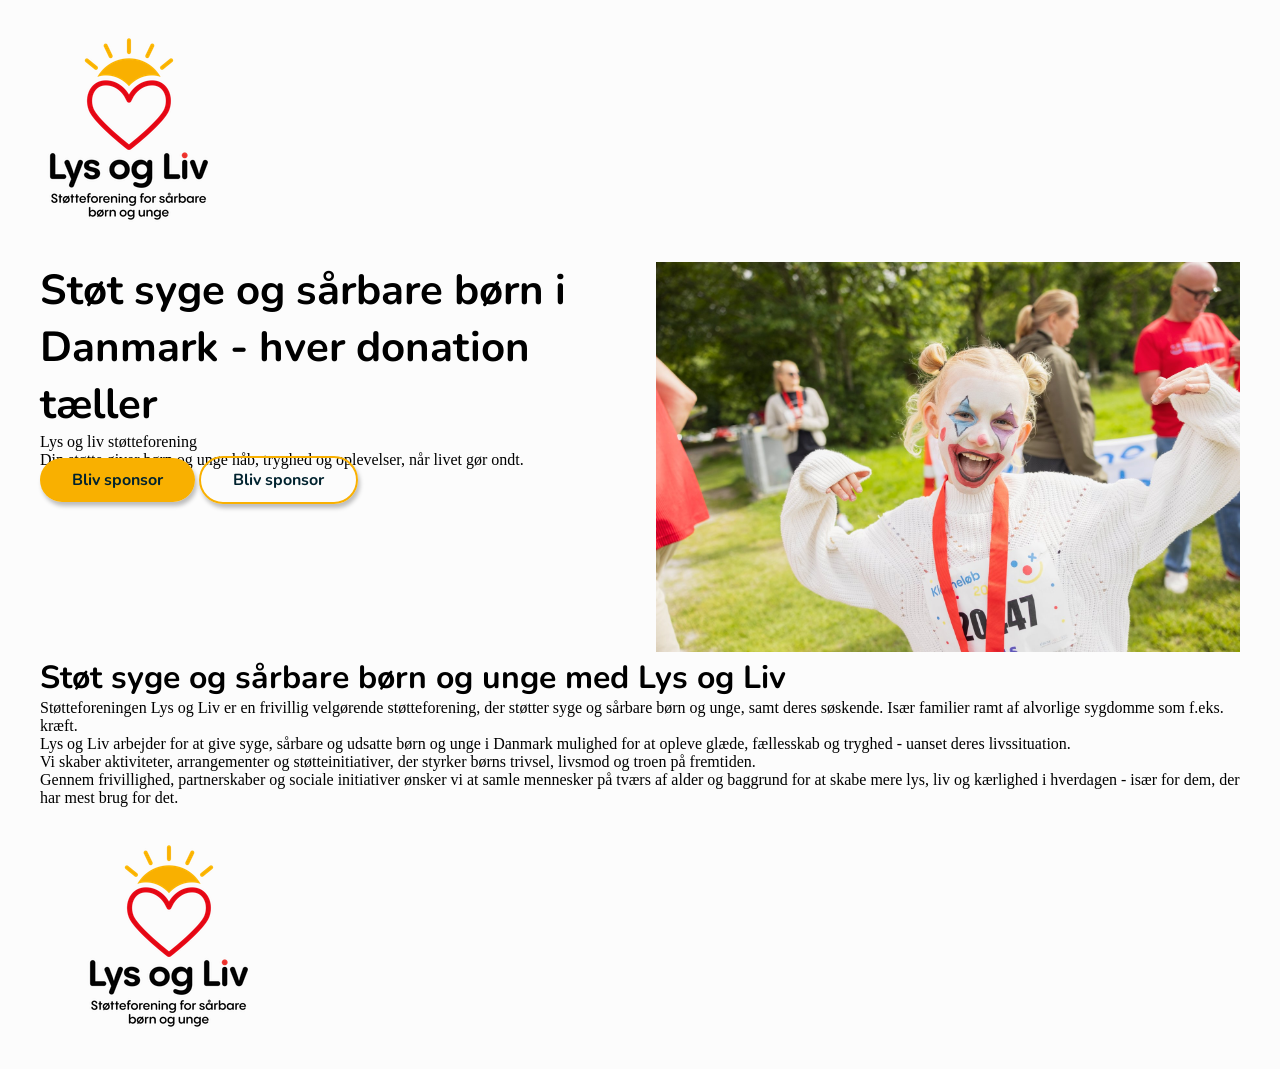
==== index.html @ c1321160 "variabler + styling Tilføjet variabler og lidt styling til forsiden" ====
<!DOCTYPE html>
<html lang="en">
<head>
    <meta charset="UTF-8">
    <meta name="viewport" content="width=device-width, initial-scale=1.0">
    <title>Lys og Liv</title>
    <link rel="stylesheet" href="./assets/CSS/style.css">
    <script src="./assets/JS/app.js"defer></script>
</head>

<body>
    <header>
        <nav>
            <div><img src="./assets/img/lys_og_liv_logo_med_payoff.png" alt=""></div>
        </nav>
    </header>
    <main>
        <section class="sectionContent heroSection">
            <div>
                <img id="heroImageFrontpage" src="./assets/img/danskehospitalsklovne_klovneloeb_tirsbaek_vejle_5064_web.jpg" alt="">
            </div>
            <div>
                <h1>Støt syge og sårbare børn i Danmark
                - hver donation tæller</h1>
                <p>Lys og liv støtteforening</p>
                <p>Din støtte giver børn og unge håb, tryghed og oplevelser, når livet gør ondt.</p>
                <a class="buttonsecondary" href="#">Bliv sponsor</a>
                <a class="buttonsecondaryFrontpage" href="#">Bliv sponsor</a>
            </div>
        </section>

<section class="sectionContent">
    <h2>Støt syge og sårbare børn og unge med Lys og Liv</h2>
    <p>Støtteforeningen Lys og Liv er en frivillig velgørende støtteforening, der støtter syge og sårbare børn og unge, samt
    deres søskende. Især familier ramt af alvorlige sygdomme som f.eks. kræft.
    <br>
    Lys og Liv arbejder for at give syge, sårbare og udsatte børn og unge i Danmark mulighed for at opleve glæde, fællesskab
    og tryghed - uanset deres livssituation.
    <br>
    Vi skaber aktiviteter, arrangementer og støtteinitiativer, der styrker børns trivsel, livsmod og troen på fremtiden.
    <br>
    Gennem frivillighed, partnerskaber og sociale initiativer ønsker vi at samle mennesker på tværs af alder og baggrund for
    at skabe mere lys, liv og kærlighed i hverdagen - især for dem, der har mest brug for det.</p>
    <img src="./assets/img/lys_og_liv_logo_med_payoff.png" alt="">
</section>
    </main>
</body>
</html>
---- assets/CSS/style.css ----
/*Fonte er indsat efter googles egen vejledning- der forefindes her https://fonts.google.com/knowledge/using_type/using_web_fonts
*/
@font-face {
    font-family: 'Nunito';
    src: url('../fonts/Nunito/Nunito-VariableFont_wght.ttf') format('truetype');
    font-weight: 100 900;
    font-style: normal;
    font-display: swap;
}

@font-face {
    font-family: 'Nunito';
    src: url('../fonts/Nunito/Nunito-Italic-VariableFont_wght.ttf') format('truetype');
    font-weight: 100 900;
    font-style: italic;
    font-display: swap;
}

/*Variabler*/
:root {
    --backgroundColor:#FCFCFC ;
    --primaeryCTA:#1C009D ;
    --secondaryCTA: #F9B000;
    --cardsColor: #006784;
    --textColor: #00222E;
    /* husk at få spaceing varialbel ind her også */

    /* Fontsizes */
    --H1_Desktop: 2.625rem;
    --H2_Desktop: 2rem;
    --H3_Desktop: 2rem;
    --body_text_Desktop: 1rem;

    --H1_Mobil: 1.25rem;
    --H2_Mobil: 1.25rem;
    --H3_Mobil: 1rem;
    --body_text_Mobil: 0.75rem;

    /* Spacing */
    --Section_Desktop: 8rem;
    --Elements_Desktop: 4rem;
    --Small_Elements_Desktop: 2rem;

    --Section_Mobil: 2.25rem;
    --Elements_Mobil: 1.25rem;
    --Small_Elements_Mobil: 1rem;
}

/* Generel styling */
* {
    box-sizing: border-box;
    margin: 0;
}

body {
    background-color: var(--backgroundColor);
}

h1,
h2,
h3,
h4,
a,
button {
    font-family: "Nunito", sans-serif;
    font-weight: bold;
    font-style: normal;

}
/*  */
/* på mobil */
/*  */
.sectionContent{
    max-width: 1200px;
    margin: 0 auto;
}
h1 {
    font-size: var(--H1_Mobil);
}
h2, h3{
    font-size: var(--H2_Mobil);
}

/* knapper */
.buttonsecondary{
    border-radius: 100px;
    padding: 0.7rem 2rem 0.7rem 2rem;
    background-color: var(--secondaryCTA);
    text-decoration: none;
    color: var(--textColor);
    box-shadow: 2px 4px 4px 0 rgba(0, 0, 0, 0.25);
}
.buttonsecondaryFrontpage {
    border-radius: 100px;
    padding: 0.7rem 2rem 0.7rem 2rem;
    background-color: transparent;
    text-decoration: none;
    color: var(--textColor);
    border: solid 2px var(--secondaryCTA);
    box-shadow: 2px 4px 4px 0 rgba(0, 0, 0, 0.25);
}

/*  */
/* mobil slut */
/*  */

/*  */
/* på desktop */
/*  */
@media screen and (min-width: 768px){
    h1{
        font-size: var(--H1_Desktop);
    }
     h2, h3{
    font-size: var(--H2_Desktop);
 }
    
}


/*  */
/* Forsiden */
/*  */
#heroImageFrontpage{
    max-width: 584px;
}
@media screen and (min-width: 768px) {
    .heroSection{
        display: flex;
        flex-direction: row-reverse;
    }
}
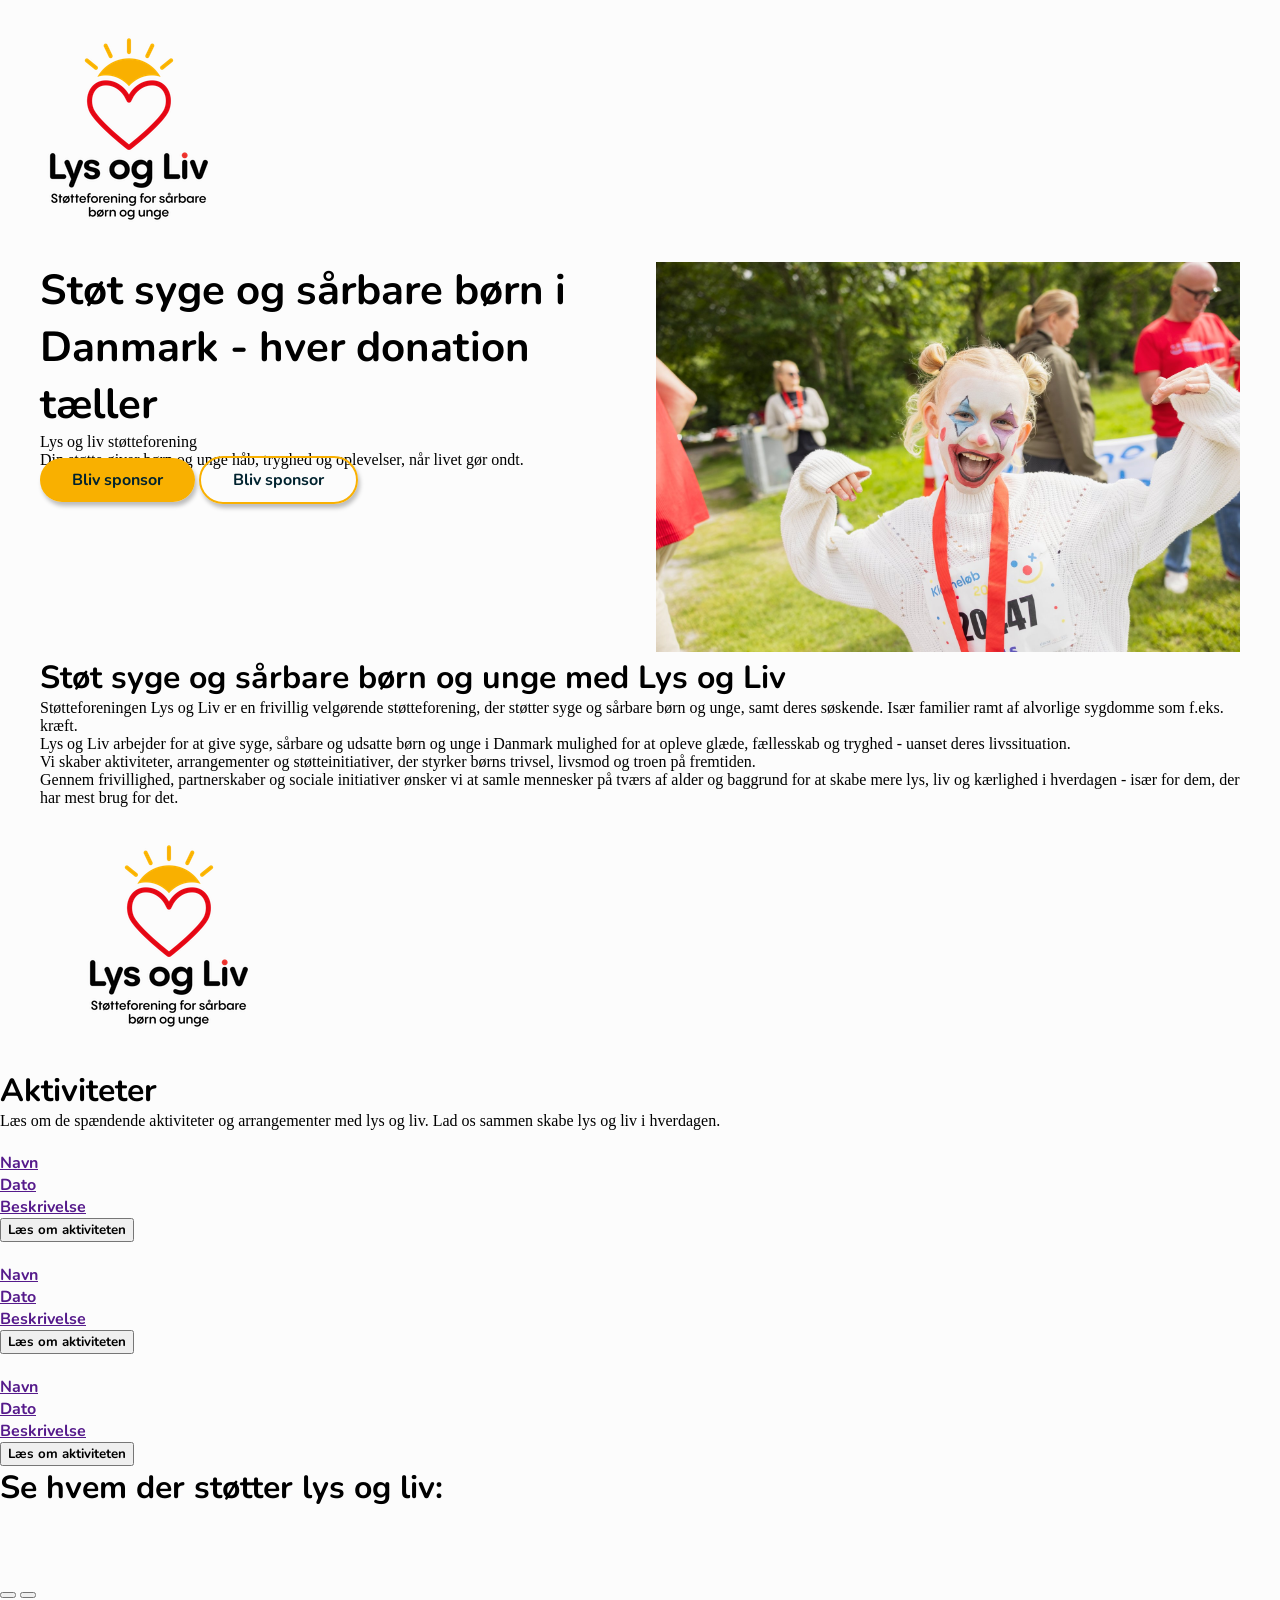
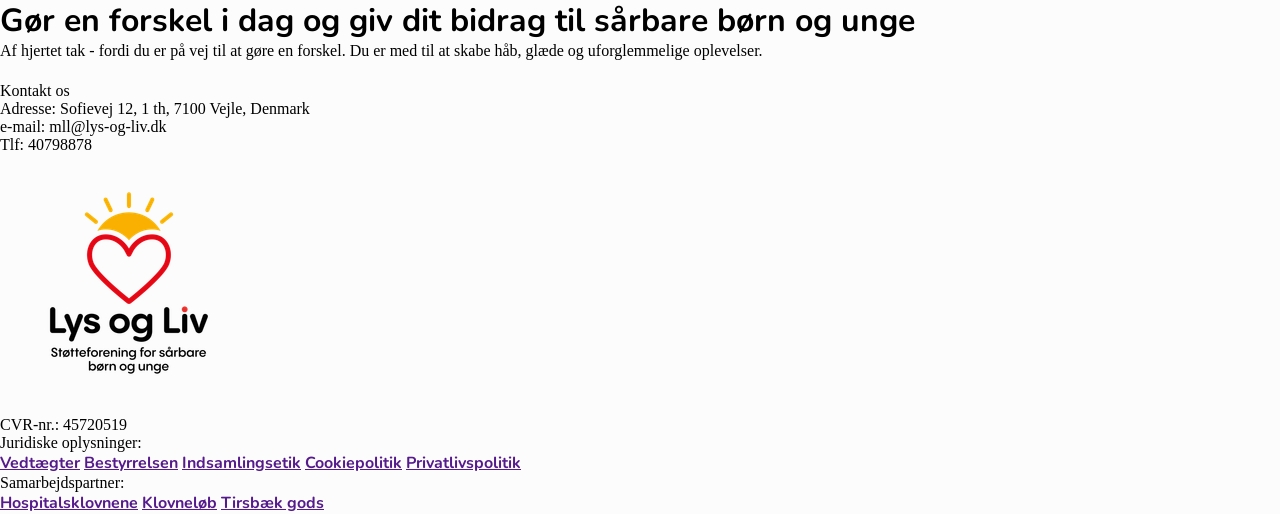
==== commit fe072bdb: "Tilføjet html til forsiden" ====
--- a/index.html
+++ b/index.html
@@ -43,6 +43,106 @@
     at skabe mere lys, liv og kærlighed i hverdagen - især for dem, der har mest brug for det.</p>
     <img src="./assets/img/lys_og_liv_logo_med_payoff.png" alt="">
 </section>
-    </main>
+<section>
+    <h2>Aktiviteter</h2>
+    <p>Læs om de spændende aktiviteter og arrangementer med lys og liv. Lad os sammen skabe lys og liv i hverdagen.</p>
+    <div class="cardwrapper">
+        <div class="cardsFrontpage">
+            <a href="">
+                <img src="" alt="">
+                <p>Navn</p>
+                <p>Dato</p>
+                <p>Beskrivelse</p>
+                <button>Læs om aktiviteten</button>
+            </a>
+            
+        </div>
+                <div class="cardsFrontpage">
+            <a href="">
+                <img src="" alt="">
+                <p>Navn</p>
+                <p>Dato</p>
+                <p>Beskrivelse</p>
+                <button>Læs om aktiviteten</button>
+            </a>
+            
+        </div>
+                <div class="cardsFrontpage">
+            <a href="">
+                <img src="" alt="">
+                <p>Navn</p>
+                <p>Dato</p>
+                <p>Beskrivelse</p>
+                <button>Læs om aktiviteten</button>
+            </a>
+            
+        </div>
+    </div>
+</section>
+<section>
+    <h2>Se hvem der støtter lys og liv:</h2>
+    <div class="sliderWrapper">
+        <div class="slider">
+            <div class="imgSliderWrapper">
+                <img src="" alt="">
+            </div>
+            <div class="imgSliderWrapper">
+                <img src="" alt="">
+            </div>
+            <div class="imgSliderWrapper">
+                <img src="" alt="">
+            </div>
+            <div class="imgSliderWrapper">
+                <img src="" alt="">
+            </div>
+
+        </div>
+
+        <div class="sliderButtons">
+            <button></button>
+            <button></button>
+        </div>
+
+        <div>
+            <span class="dot"></span>
+            <span class="dot"></span>
+        </div>
+    </div>
+</section>
+<section>
+    <h2>Gør en forskel i dag og giv dit bidrag til sårbare børn og unge</h2>
+    <p>Af hjertet tak - fordi du er på vej til at gøre en forskel. Du er med til at skabe håb, glæde og uforglemmelige
+    oplevelser.</p>
+    <a href="#"></a>
+    <img src="" alt="">
+</section>
+</main>
+<footer>
+    <div>
+        <p>Kontakt os</p>
+        <!-- obs husk ikoner -->
+        <p>Adresse: Sofievej 12, 1 th, 7100 Vejle, Denmark</p>
+        <p>e-mail: mll@lys-og-liv.dk</p>
+        <p>Tlf: 40798878</p>
+    </div>
+    <div>
+        <img src="./assets/img/lys_og_liv_logo_med_payoff.png" alt="">
+        <p>CVR-nr.: 45720519</p>
+    </div>
+    <div>
+        <p>Juridiske oplysninger:</p>
+        <a href="">Vedtægter</a>
+        <a href="">Bestyrrelsen</a>
+        <a href="">Indsamlingsetik</a>
+        <a href="">Cookiepolitik</a>
+        <a href="">Privatlivspolitik</a>
+    </div>
+    <div>
+        <p>Samarbejdspartner:</p>
+        <a href="">Hospitalsklovnene</a>
+        <a href="">Klovneløb</a>
+        <a href="">Tirsbæk gods</a>
+    </div>
+</footer>
 </body>
 </html>
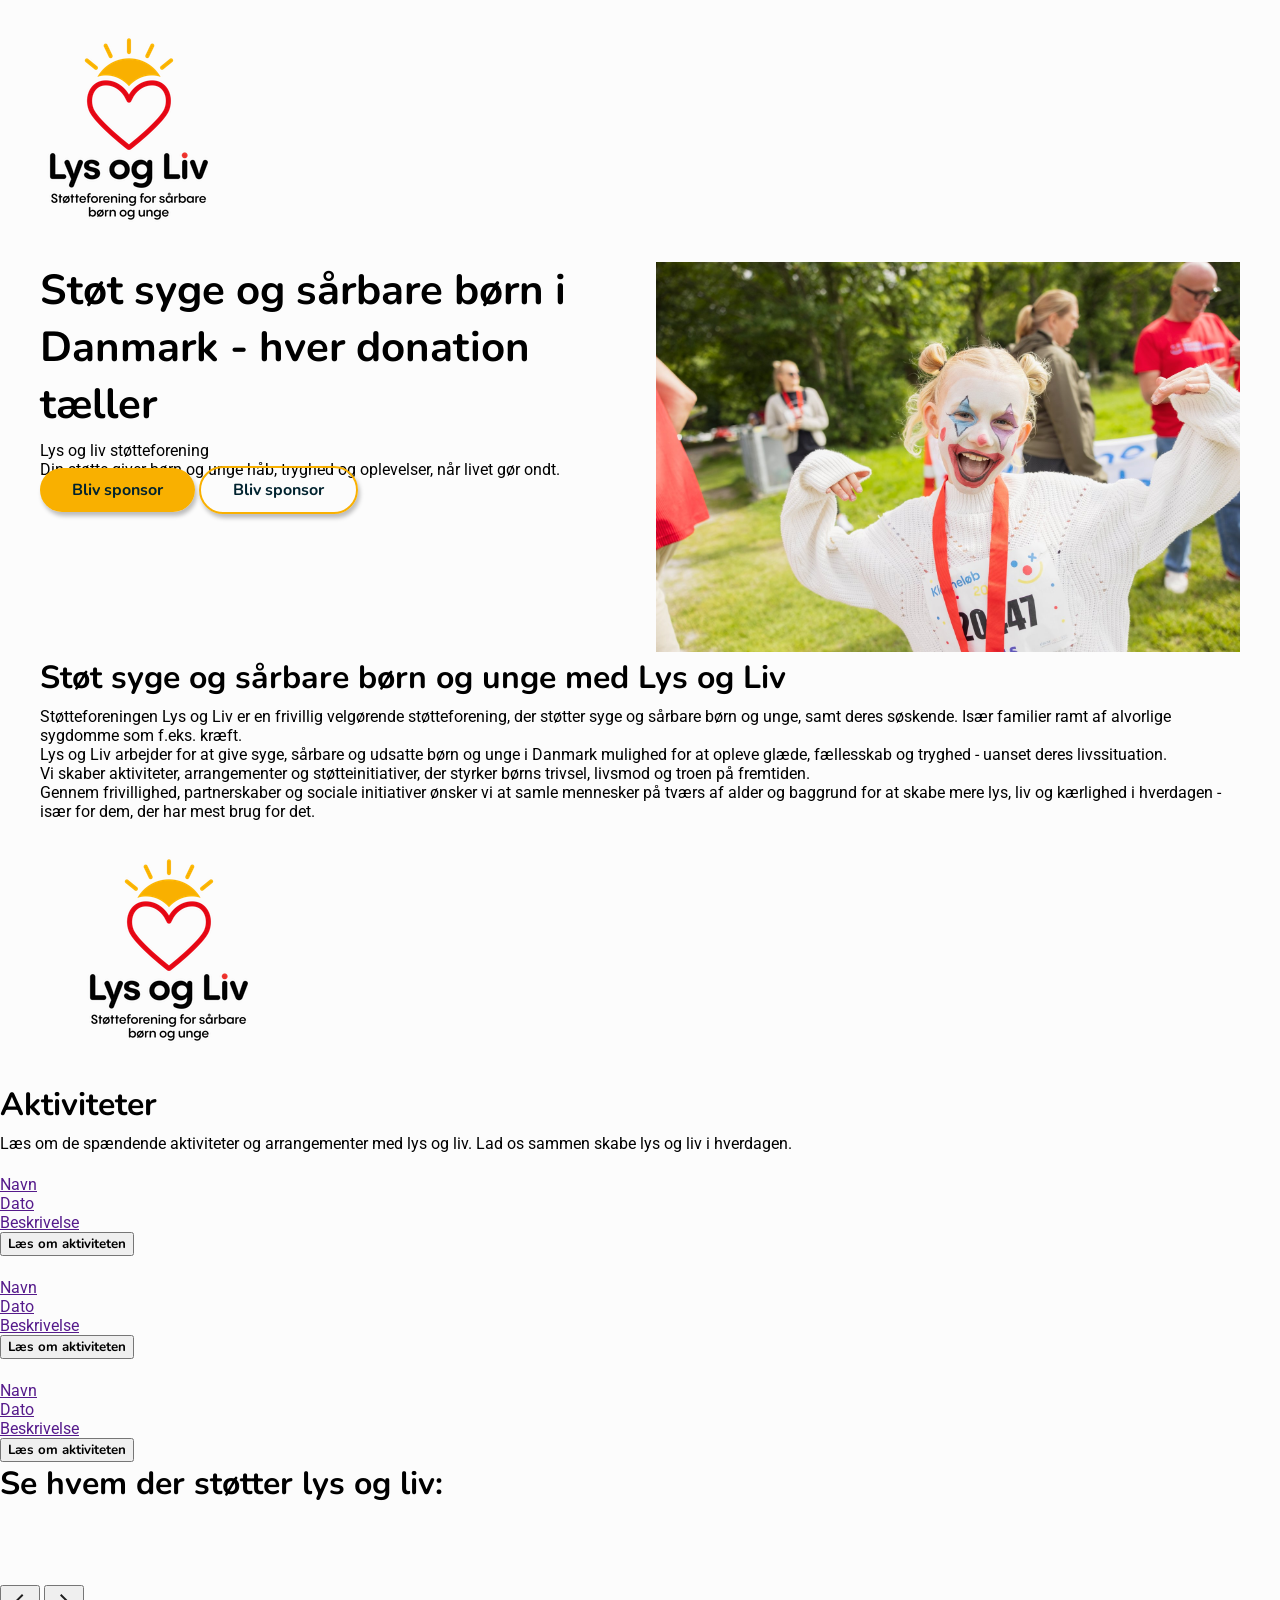
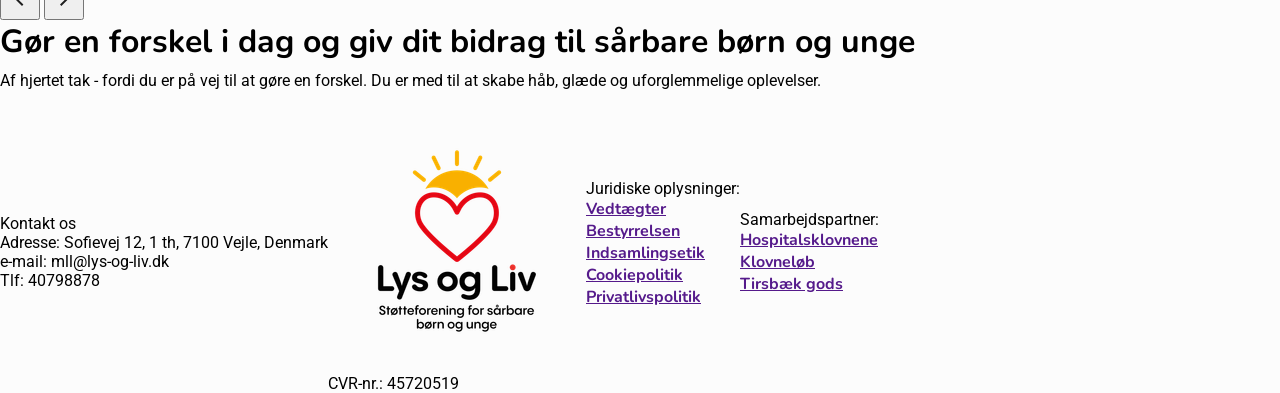
==== commit cba5cdb2: "tilføjet lidt styling footer + fonts" ====
--- a/index.html
+++ b/index.html
@@ -99,8 +99,12 @@
         </div>
 
         <div class="sliderButtons">
-            <button></button>
-            <button></button>
+            <button><svg xmlns="http://www.w3.org/2000/svg" height="24px" viewBox="0 -960 960 960" width="24px" fill="#1f1f1f">
+                <path d="M560-240 320-480l240-240 56 56-184 184 184 184-56 56Z" />
+            </svg></button>
+            <button><svg xmlns="http://www.w3.org/2000/svg" height="24px" viewBox="0 -960 960 960" width="24px" fill="#1f1f1f">
+                <path d="M504-480 320-664l56-56 240 240-240 240-56-56 184-184Z" />
+            </svg></button>
         </div>
 
         <div>
@@ -131,17 +135,30 @@
     </div>
     <div>
         <p>Juridiske oplysninger:</p>
-        <a href="">Vedtægter</a>
-        <a href="">Bestyrrelsen</a>
-        <a href="">Indsamlingsetik</a>
-        <a href="">Cookiepolitik</a>
-        <a href="">Privatlivspolitik</a>
+        <div>
+            <a href="">Vedtægter</a>
+            <br>
+            <a href="">Bestyrrelsen</a>
+            <br>
+            <a href="">Indsamlingsetik</a>
+            <br>
+            <a href="">Cookiepolitik</a>
+            <br>
+            <a href="">Privatlivspolitik</a>
+
+        </div>
+        <br>
     </div>
     <div>
         <p>Samarbejdspartner:</p>
-        <a href="">Hospitalsklovnene</a>
-        <a href="">Klovneløb</a>
-        <a href="">Tirsbæk gods</a>
+        <div>
+            <a href="">Hospitalsklovnene</a>
+            <br>
+            <a href="">Klovneløb</a>
+            <br>
+            <a href="">Tirsbæk gods</a>
+
+        </div>
     </div>
 </footer>
 </body>
--- a/assets/CSS/style.css
+++ b/assets/CSS/style.css
@@ -11,6 +11,20 @@
 @font-face {
     font-family: 'Nunito';
     src: url('../fonts/Nunito/Nunito-Italic-VariableFont_wght.ttf') format('truetype');
+    font-weight: 100 900;
+    font-style: italic;
+    font-display: swap;
+}
+@font-face {
+    font-family: 'Roboto';
+    src: url('../fonts/Roboto/Roboto-VariableFont_wdth\,wght.ttf') format('truetype');
+    font-weight: 100 900;
+    font-style: normal;
+    font-display: swap;
+}
+@font-face {
+    font-family: 'Roboto';
+    src: url('../fonts/Roboto/Roboto-Italic-VariableFont_wdth\,wght.ttf') format('truetype');
     font-weight: 100 900;
     font-style: italic;
     font-display: swap;
@@ -65,7 +79,14 @@
     font-family: "Nunito", sans-serif;
     font-weight: bold;
     font-style: normal;
-
+}
+h1,h2,h3{
+    padding-bottom: 8px;
+}
+p{
+    font-family: 'Roboto';
+    font-weight: 400;
+    font-style: normal;
 }
 /*  */
 /* på mobil */
@@ -129,4 +150,15 @@
         display: flex;
         flex-direction: row-reverse;
     }
+}
+
+
+
+
+/**/
+/* Footer */
+/*  */
+footer{
+    display: flex;
+    align-items: center;
 }
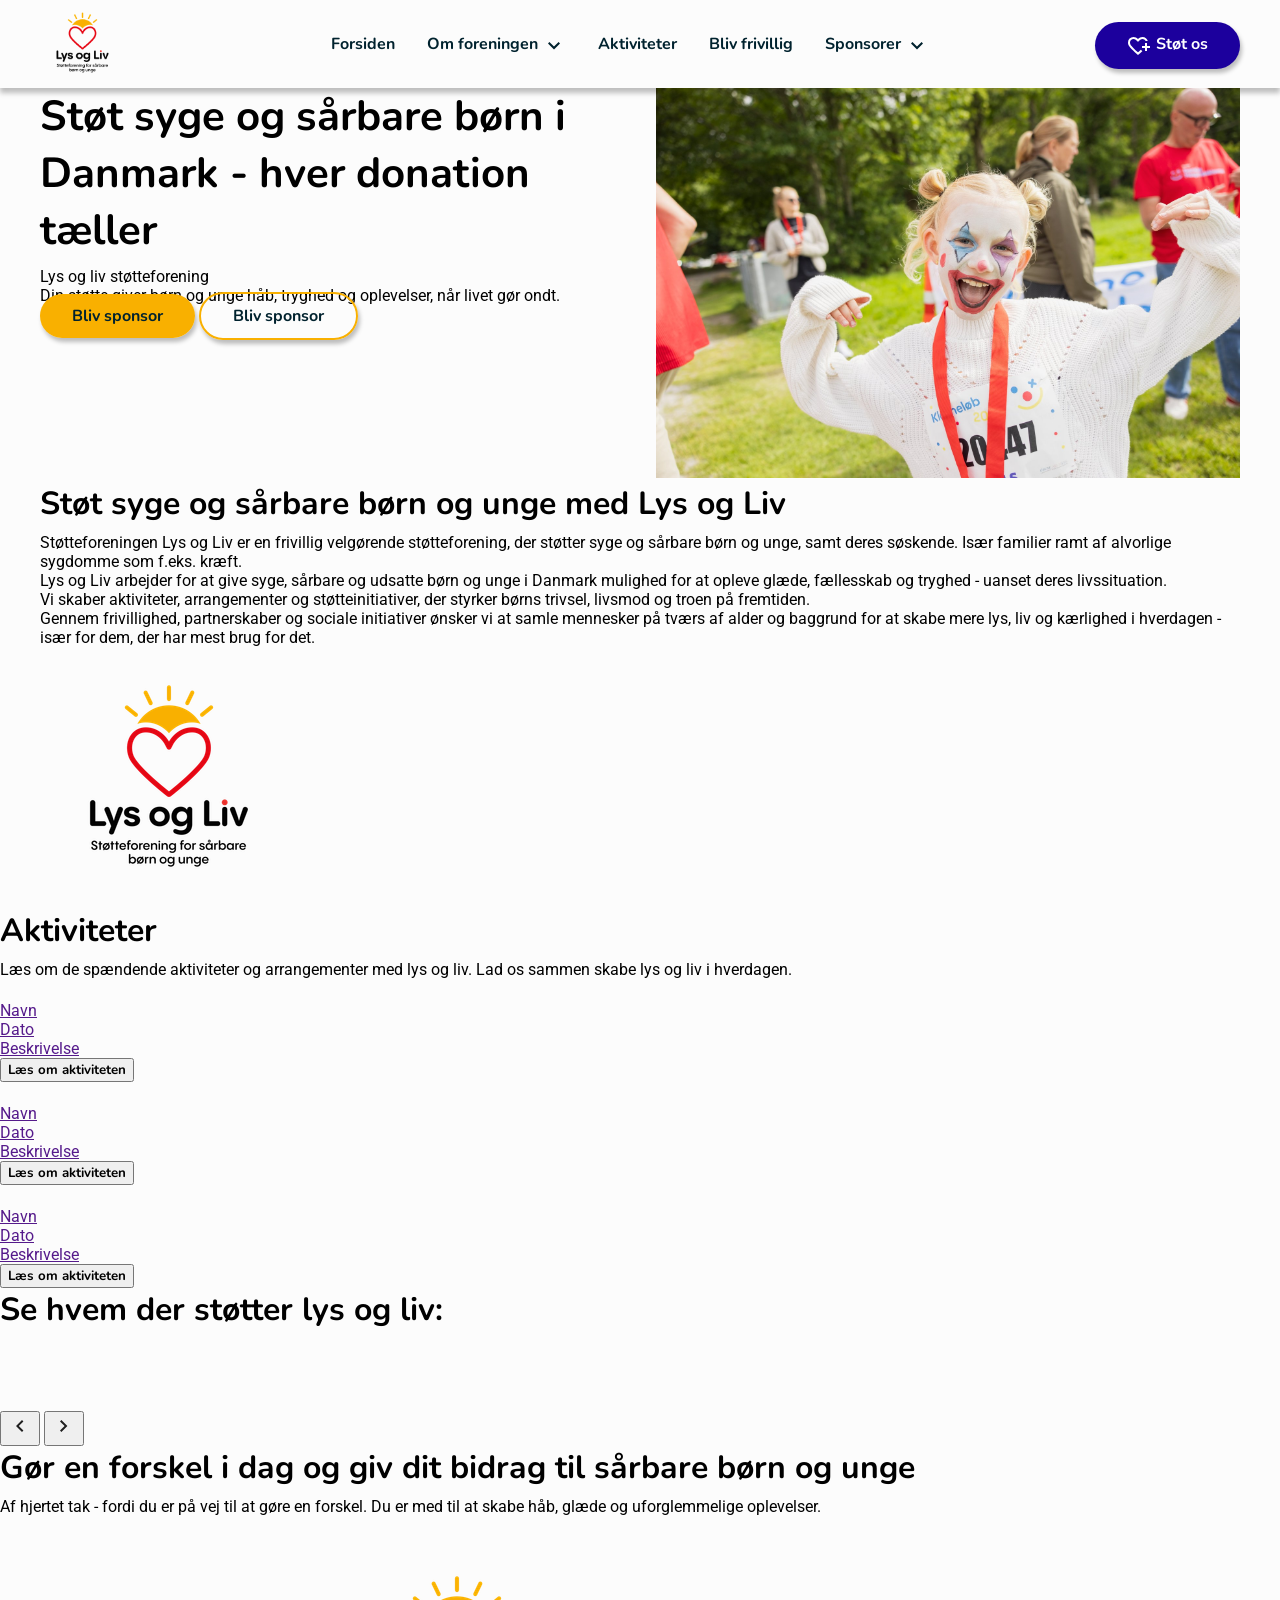
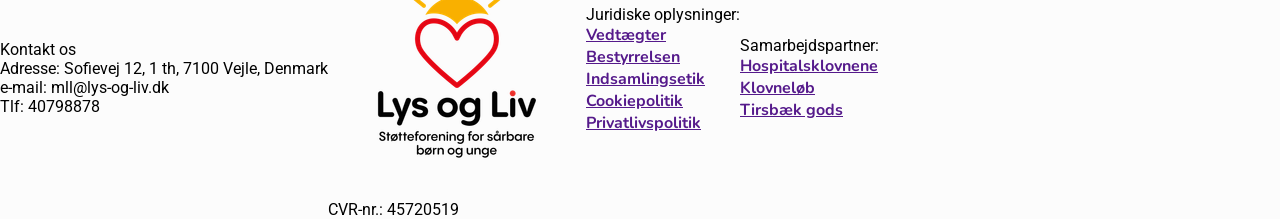
==== commit 09575068: "tilføjet Navigation Tilføjet CSS styling af global og mobil navigation, samt funktionalitet med Java" ====
--- a/index.html
+++ b/index.html
@@ -1,17 +1,75 @@
 <!DOCTYPE html>
-<html lang="en">
+<html lang="da">
 <head>
     <meta charset="UTF-8">
     <meta name="viewport" content="width=device-width, initial-scale=1.0">
     <title>Lys og Liv</title>
     <link rel="stylesheet" href="./assets/CSS/style.css">
-    <script src="./assets/JS/app.js"defer></script>
+    <script src="./assets/JS/app.js" defer></script>
 </head>
 
 <body>
     <header>
         <nav>
-            <div><img src="./assets/img/lys_og_liv_logo_med_payoff.png" alt=""></div>
+           <a href="/index.html">
+               <img id="logo" src="./assets/img/lys_og_liv_logo_med_payoff.png" alt="">
+           </a> 
+           <div class="globalNav">
+            <div class="navcontainer">
+                <ul>
+                    <li><a href="/index.html">Forsiden</a></li>
+                    
+                    <li>
+                        <div class="dropdown">
+                            <button class="dropbtn">Om foreningen <svg xmlns="http://www.w3.org/2000/svg" height="24px" viewBox="0 -960 960 960" width="24px" fill="#1f1f1f">
+                                <path d="M480-344 240-584l56-56 184 184 184-184 56 56-240 240Z" />
+                            </svg>
+                            </button>
+                            <div class="dropdownIndhold dropdownLinks">
+                                <a href="/omos.html">Om os</a>
+                                <a href="#">Blog indlæg</a>
+                                <a href="#">Bestyrelsen</a>
+                                <a href="#">Vedtægter</a>
+                                <a href="#">Indsamlings etik</a>
+                            </div>
+                        </div>
+                    </li>
+                    <li>
+                        <a href="/aktiviteter.html">Aktiviteter</a>
+                    </li>
+                    <li>
+                        <a href="/blivFrivillig.html">Bliv frivillig</a>
+                    </li>
+                    <li>
+                        <div class="dropdown">
+
+                            <button class="dropbtn">Sponsorer <svg xmlns="http://www.w3.org/2000/svg" height="24px" viewBox="0 -960 960 960" width="24px" fill="#1f1f1f">
+                                <path d="M480-344 240-584l56-56 184 184 184-184 56 56-240 240Z" />
+                            </svg></button>
+                            <div class="dropdownIndhold dropdownLinks">
+                                <a href="/blivsponsor.html">Bliv sponsor</a>
+                                <a href="/allesponsorer.html">Alle sponsorer</a>
+                            </div>
+                        </div>
+                    </li>
+                </ul>
+            </div>
+           </div>
+
+           <a id="primaeryCTA" href="#"><svg id="primaeryCTAsvg" xmlns="http://www.w3.org/2000/svg" height="24px" viewBox="0 -960 960 960" width="24px" fill="#1f1f1f">
+            <path
+                d="M440-501Zm0 381L313-234q-72-65-123.5-116t-85-96q-33.5-45-49-87T40-621q0-94 63-156.5T260-840q52 0 99 22t81 62q34-40 81-62t99-22q81 0 136 45.5T831-680h-85q-18-40-53-60t-73-20q-51 0-88 27.5T463-660h-46q-31-45-70.5-72.5T260-760q-57 0-98.5 39.5T120-621q0 33 14 67t50 78.5q36 44.5 98 104T440-228q26-23 61-53t56-50l9 9 19.5 19.5L605-283l9 9q-22 20-56 49.5T498-172l-58 52Zm280-160v-120H600v-80h120v-120h80v120h120v80H800v120h-80Z" />
+        </svg>Støt os</a>
+
+        <button id="menu" aria-label="Åben menu">
+            <!-- Copyright Kristina Hejlesen - eksporteret fra figma design lys og liv -->
+            <svg width="33" height="25" viewBox="0 0 33 25" fill="none" xmlns="http://www.w3.org/2000/svg">
+                <path id="linje1" d="M1.36251 1.3625H31.2349" stroke="#00222E" stroke-width="2.72501" stroke-linecap="round" />
+                <path id="linje2" d="M1.36251 12.3409H31.2349" stroke="#00222E" stroke-width="2.72501" stroke-linecap="round" />
+                <path id="linje3" d="M1.36251 23.3192H31.2349" stroke="#00222E" stroke-width="2.72502" stroke-linecap="round" />
+            </svg>
+
+        </button>
         </nav>
     </header>
     <main>
--- a/assets/CSS/style.css
+++ b/assets/CSS/style.css
@@ -120,6 +120,20 @@
     border: solid 2px var(--secondaryCTA);
     box-shadow: 2px 4px 4px 0 rgba(0, 0, 0, 0.25);
 }
+#primaeryCTA{
+    border-radius: 100px;
+    text-decoration: none;
+    background-color: var(--primaeryCTA);
+    box-shadow: 2px 4px 4px 0 rgba(0, 0, 0, 0.25);
+    color: white;
+    padding: 0.7rem 2rem 0.7rem 2rem;
+    
+}
+#primaeryCTAsvg{
+    vertical-align: middle;
+    margin-right: 5px;
+    fill: white;
+}
 
 /*  */
 /* mobil slut */
@@ -137,6 +151,152 @@
  }
     
 }
+/*  */
+/* NAV */
+/*  */
+header{
+    box-shadow: 0px 5px 5px 0px rgba(0, 0, 0, 0.25);
+    max-height: 5.5rem;
+}
+#logo{
+   
+    max-height: 85px;
+    
+}
+nav{
+    display: flex;
+    align-items: center;
+    justify-content: space-between;
+    padding-bottom: var(--Elements_Desktop);
+    max-width: 1200px;
+    margin: 0 auto;   
+}
+
+.globalNav {
+    display: flex;
+    
+}
+.globalNav a{
+    text-decoration: none;
+    color: var(--textColor);
+}
+
+#menu{
+    display: none;
+}
+
+.navcontainer ul {
+    display: flex;
+    gap: 2rem;
+}
+.navcontainer li{
+    list-style-type: none;
+}
+.dropdownIndhold {
+    display: none;
+    flex-direction: column; /*Sikre at indholdet i dropdown menuen står under hinanden*/
+    /* sørger for at dropdown indholdet placeres i toppen lige under button */
+    position: absolute; 
+    top: 100%;
+    right: -20%;
+    /*  sørger for at indholdet følger knappens bredde*/
+    width: 120%;
+    /* z-index så indholdet bliver lagt ovenpå andet i hero sektionen */
+    z-index: 100; 
+    background-color: var(--backgroundColor);
+    padding: 0.5rem;
+    border-radius: 15px;
+    box-shadow: 0px 5px 5px 0px rgba(0, 0, 0, 0.25);
+}
+.dropdownLinks a{
+    padding-bottom: 0.5rem;
+}
+/* sikre at dropdown åbner lige under knappen */
+.dropdown{
+    position: relative;
+}
+
+
+
+/* dropdownIndholdet får tilføjet class show, som er display flex, istedet for none. Derved vises indholdet af links. */
+.show{
+    display: flex;
+}
+
+/* styling af button så den ligner de andre links i navigationen */
+.dropbtn{
+    background-color: var(--backgroundColor);
+    font-size: 1rem;
+    padding: 0;
+    border: none;
+    color: var(--textColor);
+    /* sikre at pilen/svg stiller sig på samme linje som linket */
+    svg{
+        vertical-align: middle;
+        fill: currentColor;
+    }
+}
+/* mobil NAV */
+@media screen and (max-width: 768px){
+    /* gør så burgermenu bliver synlig under 768px, samt den globale navigation skjules */
+    #menu{
+        display: flex;
+        z-index: 100;
+        border: none;
+        background-color: var(--backgroundColor);
+    }
+
+    .globalNav{
+        display: none;
+    }
+    /* sikre når class tilføjes så bliver den globale navigation synlig (når der trykkes på brugermenu tilføjes denne class ved hjælp af js */
+    .globalNav.active{
+        display: flex;
+        
+    }
+    .navcontainer ul{
+        flex-direction: column;
+        position: absolute;
+        right: 0%;
+        top: 0%;
+        width: 100%;
+        background-color: var(--backgroundColor);
+        z-index: 100;
+        padding-top: var(--Elements_Mobil);
+        padding-bottom: var(--Elements_Mobil);
+        box-shadow: 0px 5px 5px 0px rgba(0, 0, 0, 0.25);
+    }
+    .dropdownIndhold{
+        position: relative;
+        width: 100%;
+        box-shadow: none;
+        right: 0%;
+    }
+
+    .dropdownLinks a{
+        text-decoration: underline;
+        padding-left: var(--Small_Elements_Mobil);
+    }
+
+    /* animation af burgermenu til et kryds */
+    #linje1, #linje2, #linje3{
+        transition: transform;
+        /* fortæller at animationen skal ske fra midten af svg */
+        transform-origin: center;
+    }
+    /* linje 1 der er en steg beder vi om at rotere med 45grader */
+    #menu.active #linje1{
+        transform: translateY(9.5px) rotate(45deg);
+    }
+          /*gør linje 2 usynlig, da der skal laves et kryds*/
+          #menu.active #linje2 {
+              opacity: 0;
+          }
+         #menu.active #linje3 {
+        transform: translateY(-9.5px) rotate(-45deg);
+    }
+}
+
 
 
 /*  */
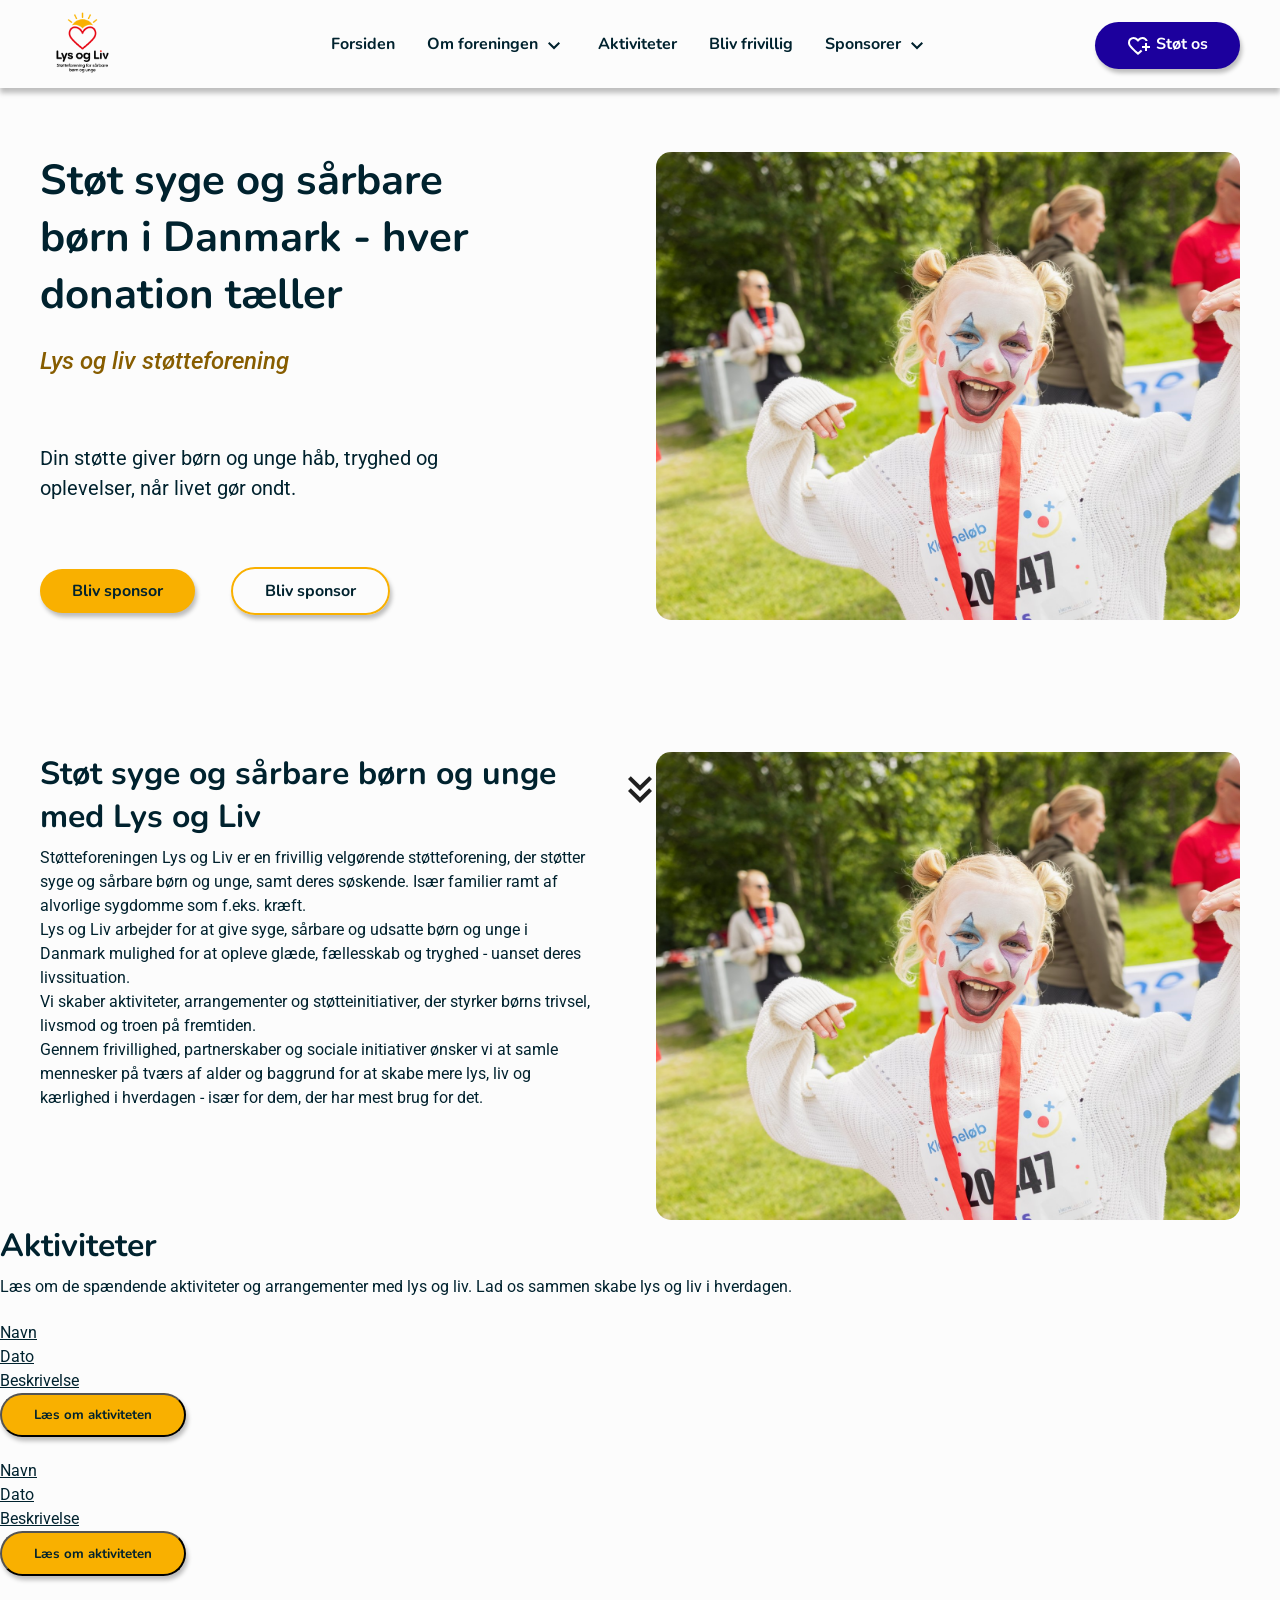
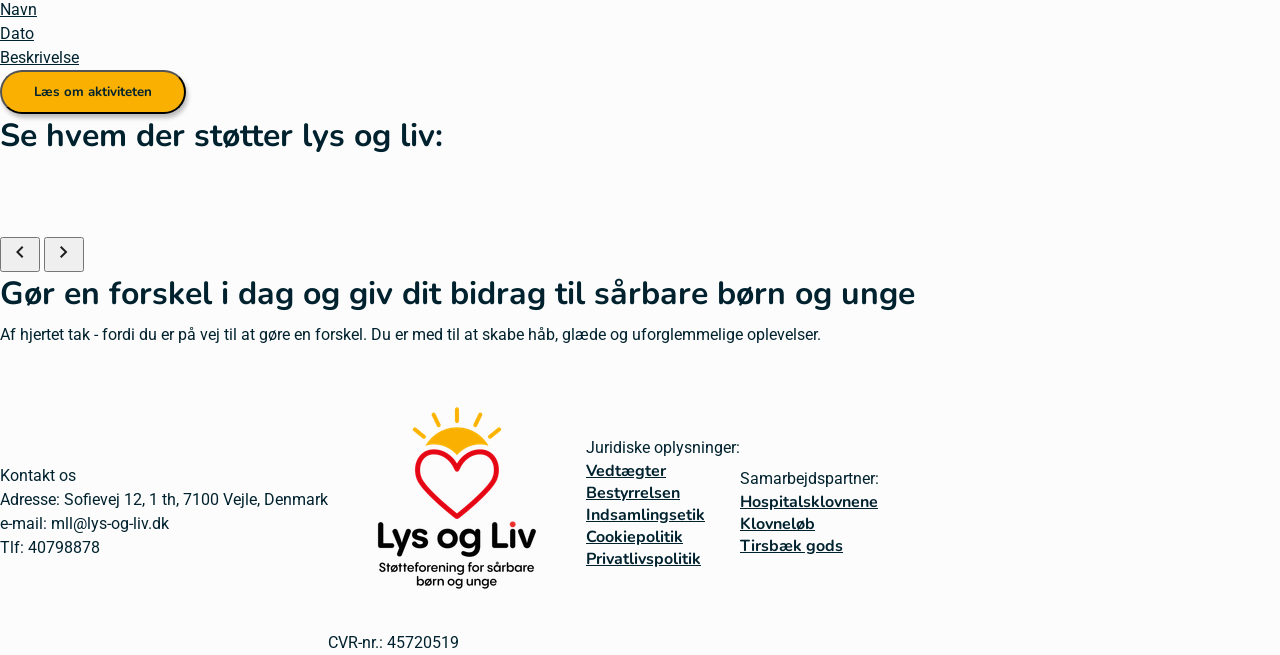
==== commit 9a36d03b: "tilføjet styling til sektion på forsiden + animation" ====
--- a/index.html
+++ b/index.html
@@ -77,29 +77,38 @@
             <div>
                 <img id="heroImageFrontpage" src="./assets/img/danskehospitalsklovne_klovneloeb_tirsbaek_vejle_5064_web.jpg" alt="">
             </div>
-            <div>
+            <div class="tekstHero">
                 <h1>Støt syge og sårbare børn i Danmark
                 - hver donation tæller</h1>
-                <p>Lys og liv støtteforening</p>
-                <p>Din støtte giver børn og unge håb, tryghed og oplevelser, når livet gør ondt.</p>
-                <a class="buttonsecondary" href="#">Bliv sponsor</a>
-                <a class="buttonsecondaryFrontpage" href="#">Bliv sponsor</a>
+                <p id="lyslivTekst">Lys og liv støtteforening</p>
+                <p id="tekstPFrontHero">Din støtte giver børn og unge håb, tryghed og oplevelser, når livet gør ondt.</p>
+                <a class="buttonsecondary btnFrontpage" href="#">Bliv sponsor</a>
+                <a class="buttonsecondaryFrontpage btnFrontpage" href="#">Bliv sponsor</a>
             </div>
         </section>
-
-<section class="sectionContent">
-    <h2>Støt syge og sårbare børn og unge med Lys og Liv</h2>
-    <p>Støtteforeningen Lys og Liv er en frivillig velgørende støtteforening, der støtter syge og sårbare børn og unge, samt
-    deres søskende. Især familier ramt af alvorlige sygdomme som f.eks. kræft.
-    <br>
-    Lys og Liv arbejder for at give syge, sårbare og udsatte børn og unge i Danmark mulighed for at opleve glæde, fællesskab
-    og tryghed - uanset deres livssituation.
-    <br>
-    Vi skaber aktiviteter, arrangementer og støtteinitiativer, der styrker børns trivsel, livsmod og troen på fremtiden.
-    <br>
-    Gennem frivillighed, partnerskaber og sociale initiativer ønsker vi at samle mennesker på tværs af alder og baggrund for
-    at skabe mere lys, liv og kærlighed i hverdagen - især for dem, der har mest brug for det.</p>
-    <img src="./assets/img/lys_og_liv_logo_med_payoff.png" alt="">
+<div class="arrowdown"><svg class="svgArrow" xmlns="http://www.w3.org/2000/svg" height="48px" viewBox="0 -960 960 960" width="48px" fill="#1f1f1f">
+    <path
+        d="M480-200 240-440l56-56 184 183 184-183 56 56-240 240Zm0-240L240-680l56-56 184 183 184-183 56 56-240 240Z" />
+</svg></div>
+<section class="sectionContent SectionIntroFrontpage">
+    <div>
+        <h2>Støt syge og sårbare børn og unge med Lys og Liv</h2>
+        <p class="pTegnAntal">Støtteforeningen Lys og Liv er en frivillig velgørende støtteforening, der støtter syge og sårbare børn og unge, samt
+        deres søskende. Især familier ramt af alvorlige sygdomme som f.eks. kræft.
+        <br>
+        Lys og Liv arbejder for at give syge, sårbare og udsatte børn og unge i Danmark mulighed for at opleve glæde, fællesskab
+        og tryghed - uanset deres livssituation.
+        <br>
+        Vi skaber aktiviteter, arrangementer og støtteinitiativer, der styrker børns trivsel, livsmod og troen på fremtiden.
+        <br>
+        Gennem frivillighed, partnerskaber og sociale initiativer ønsker vi at samle mennesker på tværs af alder og baggrund for
+        at skabe mere lys, liv og kærlighed i hverdagen - især for dem, der har mest brug for det.</p>
+
+    </div>
+    <div>
+
+        <img src="./assets/img/danskehospitalsklovne_klovneloeb_tirsbaek_vejle_5064_web.jpg" alt="">
+    </div>
 </section>
 <section>
     <h2>Aktiviteter</h2>
@@ -111,7 +120,7 @@
                 <p>Navn</p>
                 <p>Dato</p>
                 <p>Beskrivelse</p>
-                <button>Læs om aktiviteten</button>
+                <button class="buttonsecondary">Læs om aktiviteten</button>
             </a>
             
         </div>
@@ -121,7 +130,7 @@
                 <p>Navn</p>
                 <p>Dato</p>
                 <p>Beskrivelse</p>
-                <button>Læs om aktiviteten</button>
+                <button class="buttonsecondary">Læs om aktiviteten</button>
             </a>
             
         </div>
@@ -131,7 +140,7 @@
                 <p>Navn</p>
                 <p>Dato</p>
                 <p>Beskrivelse</p>
-                <button>Læs om aktiviteten</button>
+                <button class="buttonsecondary">Læs om aktiviteten</button>
             </a>
             
         </div>
--- a/assets/CSS/style.css
+++ b/assets/CSS/style.css
@@ -79,6 +79,7 @@
     font-family: "Nunito", sans-serif;
     font-weight: bold;
     font-style: normal;
+    color: var(--textColor);
 }
 h1,h2,h3{
     padding-bottom: 8px;
@@ -87,6 +88,12 @@
     font-family: 'Roboto';
     font-weight: 400;
     font-style: normal;
+    line-height: 150%;
+    color: var(--textColor);
+}
+.pTegnAntal {
+    max-width: 65ch;
+    width: 100%;
 }
 /*  */
 /* på mobil */
@@ -245,6 +252,7 @@
         border: none;
         background-color: var(--backgroundColor);
     }
+    
 
     .globalNav{
         display: none;
@@ -304,7 +312,77 @@
 /*  */
 #heroImageFrontpage{
     max-width: 584px;
-}
+    height: 468px;
+    object-fit: cover;
+    border-radius: 15px;
+}
+.btnFrontpage{
+    /* sætter inline-block til a da det er et inline element og derfor virker margin ikke */
+    display: inline-block;
+    margin-top: var(--Elements_Desktop);
+}
+.buttonsecondaryFrontpage{
+    margin-left: var(--Small_Elements_Desktop);
+}
+.heroSection{
+    margin-top: var(--Elements_Desktop);
+    margin-bottom: var(--Section_Desktop);
+}
+
+.tekstHero{
+    max-width: 30rem;
+    margin-right: 8.5rem;
+}
+
+#lyslivTekst{
+    font-style: italic;
+    font-weight: 500;
+    font-size: 1.5rem;
+    color: #875D00;
+    padding-bottom: var(--Elements_Desktop);
+    padding-top: 0.75rem;
+}
+#tekstPFrontHero{
+    font-size: 1.25rem;
+}
+.arrowdown{
+    fill: var(--textColor);
+    position: absolute;
+        top: 85%;
+        /* afstand fra toppen */
+        left: 50%;
+        transform: translateX(-50%);
+        animation: bounce 1.5s infinite;
+        
+    }
+    
+    /* Pil-ned animation */
+    @keyframes bounce {
+        0% {
+            transform: translate(-50%, 0);
+        }
+    
+        50% {
+            transform: translate(-50%, 10px);
+        }
+    
+        100% {
+            transform: translate(-50%, 0);
+        }
+    }
+.SectionIntroFrontpage{
+    display: grid;
+    grid-template-columns: 1fr 1fr;
+    margin-top: var(--Section_Desktop);
+    img{
+        max-width: 584px;
+            height: 468px;
+            object-fit: cover;
+            border-radius: 15px;
+            margin-left: var(--Elements_Desktop);
+    }
+}
+
 @media screen and (min-width: 768px) {
     .heroSection{
         display: flex;
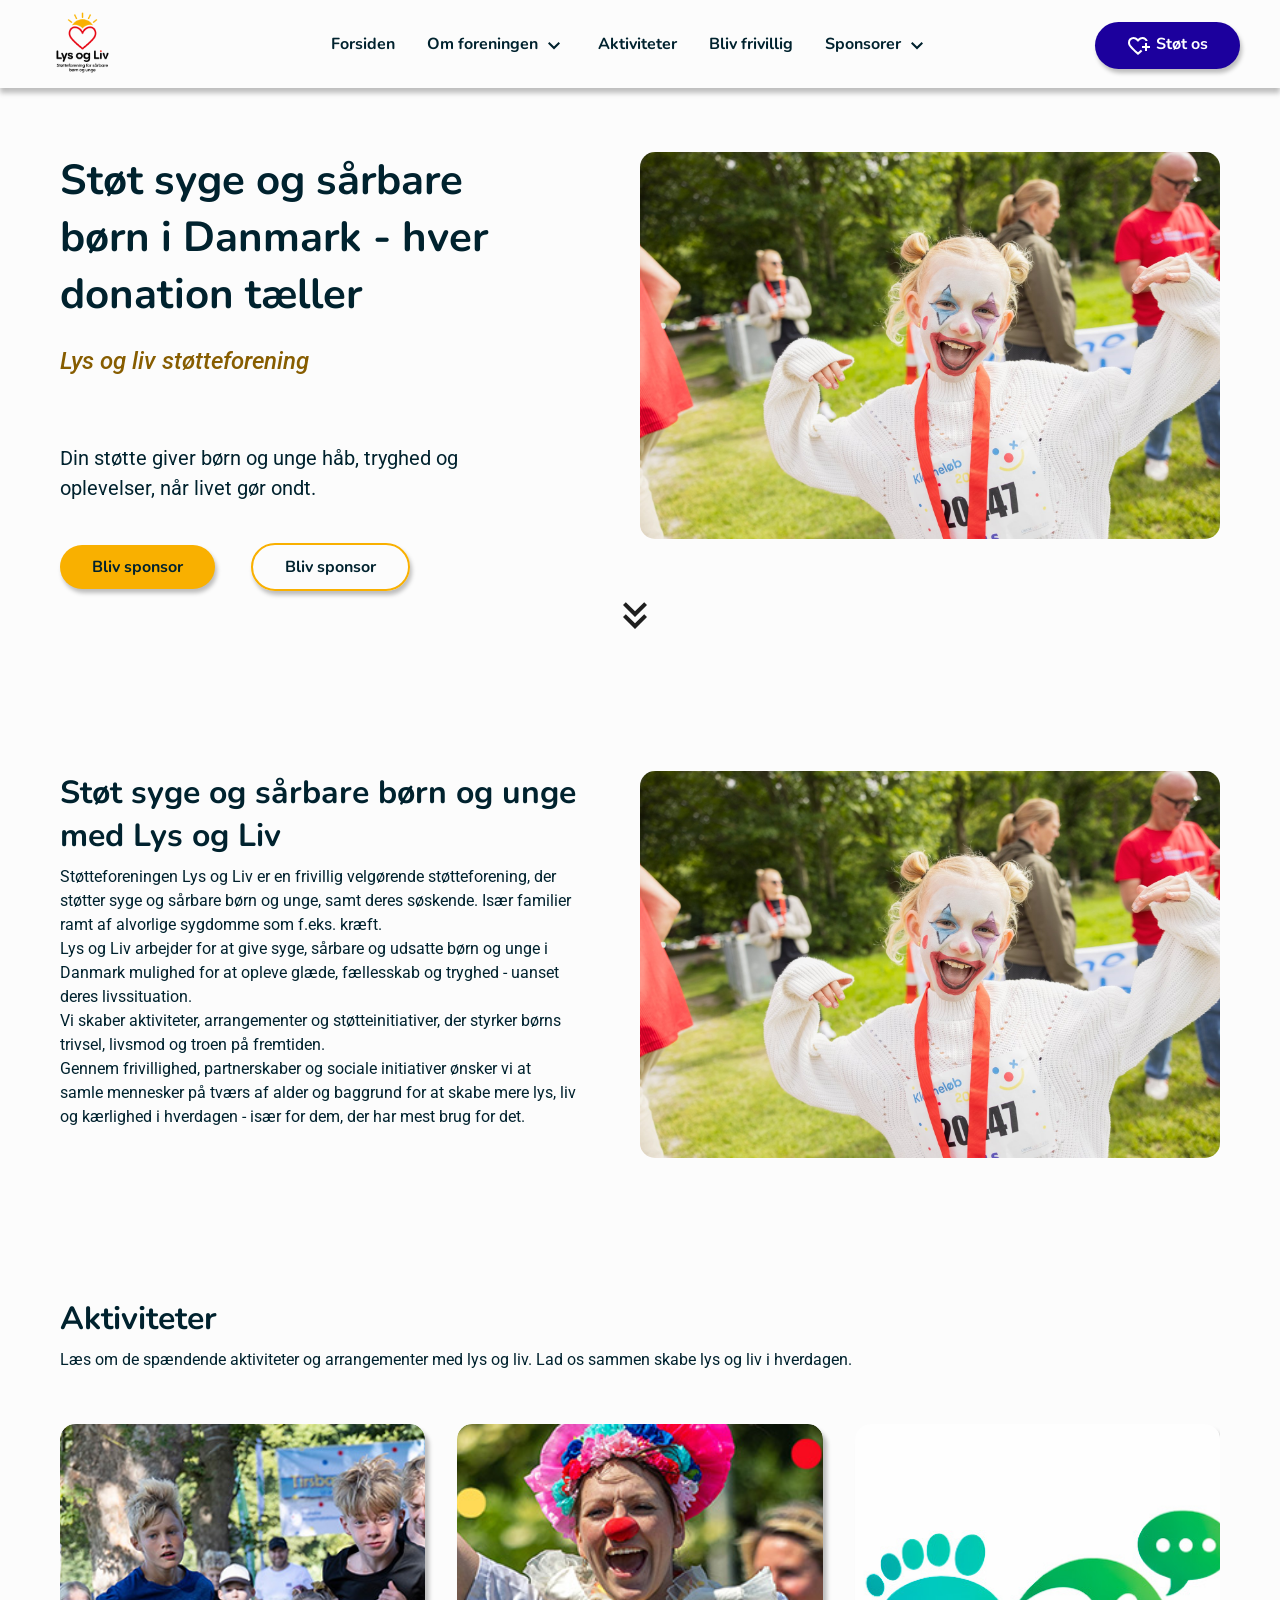
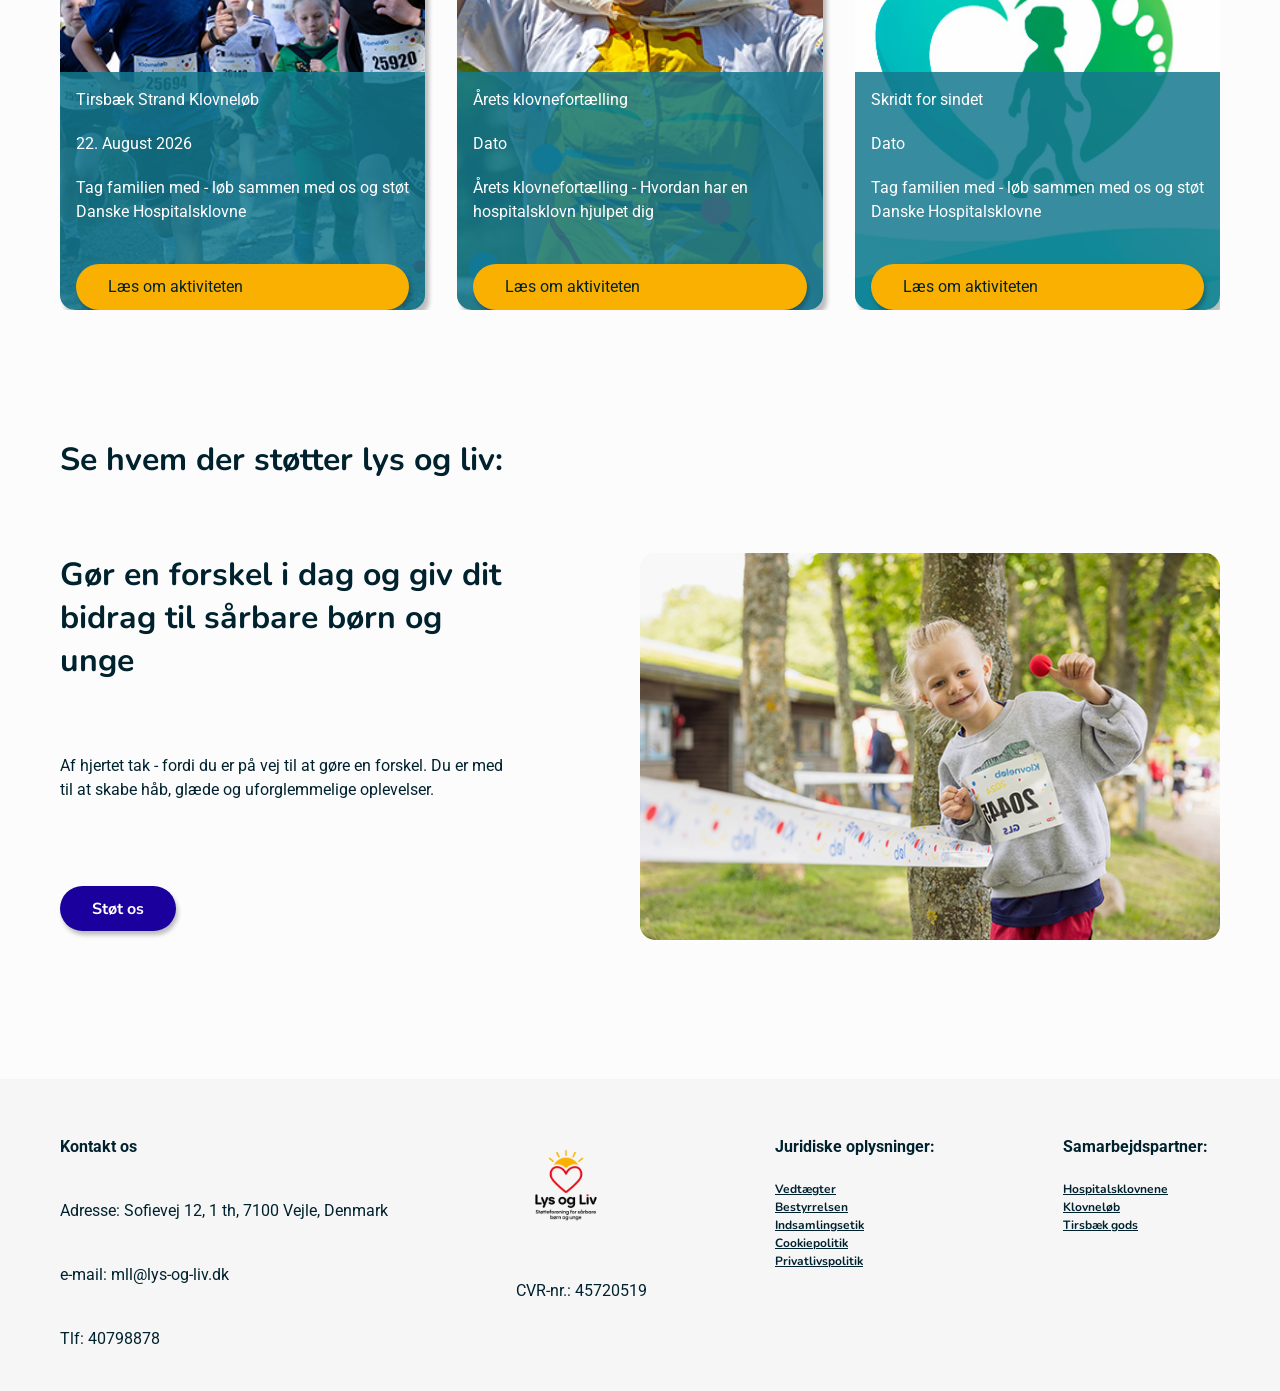
==== commit 75ca17e4: "Tilføjet en masse styling på forsiden" ====
--- a/index.html
+++ b/index.html
@@ -56,7 +56,7 @@
             </div>
            </div>
 
-           <a id="primaeryCTA" href="#"><svg id="primaeryCTAsvg" xmlns="http://www.w3.org/2000/svg" height="24px" viewBox="0 -960 960 960" width="24px" fill="#1f1f1f">
+           <a class="primaeryCTA" href="#"><svg id="primaeryCTAsvg" xmlns="http://www.w3.org/2000/svg" height="24px" viewBox="0 -960 960 960" width="24px" fill="#1f1f1f">
             <path
                 d="M440-501Zm0 381L313-234q-72-65-123.5-116t-85-96q-33.5-45-49-87T40-621q0-94 63-156.5T260-840q52 0 99 22t81 62q34-40 81-62t99-22q81 0 136 45.5T831-680h-85q-18-40-53-60t-73-20q-51 0-88 27.5T463-660h-46q-31-45-70.5-72.5T260-760q-57 0-98.5 39.5T120-621q0 33 14 67t50 78.5q36 44.5 98 104T440-228q26-23 61-53t56-50l9 9 19.5 19.5L605-283l9 9q-22 20-56 49.5T498-172l-58 52Zm280-160v-120H600v-80h120v-120h80v120h120v80H800v120h-80Z" />
         </svg>Støt os</a>
@@ -74,7 +74,7 @@
     </header>
     <main>
         <section class="sectionContent heroSection">
-            <div>
+            <div id="heroImageDiv">
                 <img id="heroImageFrontpage" src="./assets/img/danskehospitalsklovne_klovneloeb_tirsbaek_vejle_5064_web.jpg" alt="">
             </div>
             <div class="tekstHero">
@@ -85,13 +85,13 @@
                 <a class="buttonsecondary btnFrontpage" href="#">Bliv sponsor</a>
                 <a class="buttonsecondaryFrontpage btnFrontpage" href="#">Bliv sponsor</a>
             </div>
+            <div class="arrowdown"><svg class="svgArrow" xmlns="http://www.w3.org/2000/svg" height="48px" viewBox="0 -960 960 960" width="48px" fill="#1f1f1f">
+                <path
+                    d="M480-200 240-440l56-56 184 183 184-183 56 56-240 240Zm0-240L240-680l56-56 184 183 184-183 56 56-240 240Z" />
+            </svg></div>
         </section>
-<div class="arrowdown"><svg class="svgArrow" xmlns="http://www.w3.org/2000/svg" height="48px" viewBox="0 -960 960 960" width="48px" fill="#1f1f1f">
-    <path
-        d="M480-200 240-440l56-56 184 183 184-183 56 56-240 240Zm0-240L240-680l56-56 184 183 184-183 56 56-240 240Z" />
-</svg></div>
 <section class="sectionContent SectionIntroFrontpage">
-    <div>
+    <div class="tekstIntroFrontpage">
         <h2>Støt syge og sårbare børn og unge med Lys og Liv</h2>
         <p class="pTegnAntal">Støtteforeningen Lys og Liv er en frivillig velgørende støtteforening, der støtter syge og sårbare børn og unge, samt
         deres søskende. Især familier ramt af alvorlige sygdomme som f.eks. kræft.
@@ -105,62 +105,68 @@
         at skabe mere lys, liv og kærlighed i hverdagen - især for dem, der har mest brug for det.</p>
 
     </div>
-    <div>
+    <div class="imgSection">
 
         <img src="./assets/img/danskehospitalsklovne_klovneloeb_tirsbaek_vejle_5064_web.jpg" alt="">
     </div>
 </section>
-<section>
+
+<section class="sectionContent cardsSection">
     <h2>Aktiviteter</h2>
     <p>Læs om de spændende aktiviteter og arrangementer med lys og liv. Lad os sammen skabe lys og liv i hverdagen.</p>
     <div class="cardwrapper">
-        <div class="cardsFrontpage">
-            <a href="">
-                <img src="" alt="">
-                <p>Navn</p>
-                <p>Dato</p>
-                <p>Beskrivelse</p>
-                <button class="buttonsecondary">Læs om aktiviteten</button>
+        <a class="cardsFrontpage" href="">
+      
+                <img src="./assets/img/tirsbaekStrandKlovnelob.jpg" alt="">
+                <div class="cardsIndhold">
+                <p class="pcards">Tirsbæk Strand Klovneløb</p>
+                <p class="pcards">22. August 2026</p>
+                <p class="pcards"> Tag familien med - løb sammen med os og støt Danske Hospitalsklovne</p>
+                <p class="buttonsecondary">Læs om aktiviteten</p>
+                </div>
+            
             </a>
-            
-        </div>
-                <div class="cardsFrontpage">
-            <a href="">
-                <img src="" alt="">
-                <p>Navn</p>
-                <p>Dato</p>
-                <p>Beskrivelse</p>
-                <button class="buttonsecondary">Læs om aktiviteten</button>
+        <a class="cardsFrontpage" href="">
+             
+                <img src="./assets/img/klovnefortaelling.jpg" alt="">
+                <div class="cardsIndhold">
+                    <p class="pcards">Årets klovnefortælling</p>
+                    <p class="pcards">Dato</p>
+                    <p class="pcards">Årets klovnefortælling - Hvordan har en hospitalsklovn hjulpet dig</p>
+                    <p class="buttonsecondary">Læs om aktiviteten</p>
+                </div>
+            
             </a>
             
-        </div>
-                <div class="cardsFrontpage">
-            <a href="">
-                <img src="" alt="">
-                <p>Navn</p>
-                <p>Dato</p>
-                <p>Beskrivelse</p>
-                <button class="buttonsecondary">Læs om aktiviteten</button>
+        <a class="cardsFrontpage" href="">
+                
+                <img src="./assets/img/SkridtforSindetlogoCards.jpg" alt="">
+                <div class="cardsIndhold">
+                <p class="pcards">Skridt for sindet</p>
+                <p class="pcards">Dato</p>
+                <p class="pcards">Tag familien med - løb sammen med os og støt Danske Hospitalsklovne</p>
+                <p class="buttonsecondary">Læs om aktiviteten</p>
+                </div>
+            
             </a>
-            
-        </div>
-    </div>
-</section>
-<section>
+      
+    </div>
+</section>
+<section class="sectionContent">
     <h2>Se hvem der støtter lys og liv:</h2>
-    <div class="sliderWrapper">
+    <!-- <div class="sliderWrapper">
         <div class="slider">
             <div class="imgSliderWrapper">
-                <img src="" alt="">
-            </div>
-            <div class="imgSliderWrapper">
-                <img src="" alt="">
-            </div>
-            <div class="imgSliderWrapper">
-                <img src="" alt="">
-            </div>
-            <div class="imgSliderWrapper">
-                <img src="" alt="">
+                <img src="./assets/img/sponsorlogoer_2025_palles_bageri2.jpg" alt="">
+            </div>
+            <div class="imgSliderWrapper">
+                <img src="./assets/img/sponsorlogoer_2025_palles_bageri2.jpg" alt="">
+            </div>
+            <div class="imgSliderWrapper">
+                <img src="./assets/img/sponsorlogoer_2025_palles_bageri2.jpg" alt="">
+            </div>
+            <div class="imgSliderWrapper">
+                <img src="./assets/img/sponsorlogoer_2025_palles_bageri2.jpg" alt="">
             </div>
 
         </div>
@@ -178,53 +184,64 @@
             <span class="dot"></span>
             <span class="dot"></span>
         </div>
-    </div>
-</section>
-<section>
-    <h2>Gør en forskel i dag og giv dit bidrag til sårbare børn og unge</h2>
-    <p>Af hjertet tak - fordi du er på vej til at gøre en forskel. Du er med til at skabe håb, glæde og uforglemmelige
-    oplevelser.</p>
-    <a href="#"></a>
-    <img src="" alt="">
+    </div> -->
+</section>
+<section class="sectionContent BidragSection">
+    <div class="tekstbidrag">
+        <h2>Gør en forskel i dag og giv dit bidrag til sårbare børn og unge</h2>
+        <p class="tekstvedBilledeSektion">Af hjertet tak - fordi du er på vej til at gøre en forskel. Du er med til at skabe håb, glæde og uforglemmelige
+        oplevelser.</p>
+
+        <a class="primaeryCTA BtnvedBilledeSektion" href="#">Støt os</a>
+    </div>
+    <div>
+        <img id="ImageDivBidrag" src="./assets/img/stotoslysogliv.jpg" alt="">
+    </div>
 </section>
 </main>
 <footer>
-    <div>
-        <p>Kontakt os</p>
-        <!-- obs husk ikoner -->
-        <p>Adresse: Sofievej 12, 1 th, 7100 Vejle, Denmark</p>
-        <p>e-mail: mll@lys-og-liv.dk</p>
-        <p>Tlf: 40798878</p>
-    </div>
-    <div>
-        <img src="./assets/img/lys_og_liv_logo_med_payoff.png" alt="">
-        <p>CVR-nr.: 45720519</p>
-    </div>
-    <div>
-        <p>Juridiske oplysninger:</p>
-        <div>
-            <a href="">Vedtægter</a>
+    <div class="footerDiv sectionContent">
+
+        <div>
+            <p>
+    
+                <strong>Kontakt os</strong>
+            </p>
+            <!-- obs husk ikoner -->
+            <p>Adresse: Sofievej 12, 1 th, 7100 Vejle, Denmark</p>
+            <p>e-mail: mll@lys-og-liv.dk</p>
+            <p>Tlf: 40798878</p>
+        </div>
+        <div id="logofooter">
+            <img src="./assets/img/lys_og_liv_logo_med_payoff.png" alt="">
+            <p>CVR-nr.: 45720519</p>
+        </div>
+        <div>
+            <p><strong>Juridiske oplysninger:</strong></p>
+            <div>
+                <a href="">Vedtægter</a>
+                <br>
+                <a href="">Bestyrrelsen</a>
+                <br>
+                <a href="">Indsamlingsetik</a>
+                <br>
+                <a href="">Cookiepolitik</a>
+                <br>
+                <a href="">Privatlivspolitik</a>
+    
+            </div>
             <br>
-            <a href="">Bestyrrelsen</a>
-            <br>
-            <a href="">Indsamlingsetik</a>
-            <br>
-            <a href="">Cookiepolitik</a>
-            <br>
-            <a href="">Privatlivspolitik</a>
-
-        </div>
-        <br>
-    </div>
-    <div>
-        <p>Samarbejdspartner:</p>
-        <div>
-            <a href="">Hospitalsklovnene</a>
-            <br>
-            <a href="">Klovneløb</a>
-            <br>
-            <a href="">Tirsbæk gods</a>
-
+        </div>
+        <div>
+            <p><strong>Samarbejdspartner:</strong></p>
+            <div>
+                <a href="">Hospitalsklovnene</a>
+                <br>
+                <a href="">Klovneløb</a>
+                <br>
+                <a href="">Tirsbæk gods</a>
+    
+            </div>
         </div>
     </div>
 </footer>
--- a/assets/CSS/style.css
+++ b/assets/CSS/style.css
@@ -90,6 +90,7 @@
     font-style: normal;
     line-height: 150%;
     color: var(--textColor);
+    font-size: var(--body_text_Mobil);
 }
 .pTegnAntal {
     max-width: 65ch;
@@ -101,6 +102,7 @@
 .sectionContent{
     max-width: 1200px;
     margin: 0 auto;
+    padding-inline: var(--Elements_Mobil);
 }
 h1 {
     font-size: var(--H1_Mobil);
@@ -127,7 +129,7 @@
     border: solid 2px var(--secondaryCTA);
     box-shadow: 2px 4px 4px 0 rgba(0, 0, 0, 0.25);
 }
-#primaeryCTA{
+.primaeryCTA{
     border-radius: 100px;
     text-decoration: none;
     background-color: var(--primaeryCTA);
@@ -141,7 +143,9 @@
     margin-right: 5px;
     fill: white;
 }
-
+img{
+    border-radius: 15px;
+}
 /*  */
 /* mobil slut */
 /*  */
@@ -149,13 +153,16 @@
 /*  */
 /* på desktop */
 /*  */
-@media screen and (min-width: 768px){
+@media screen and (min-width: 1100px){
     h1{
         font-size: var(--H1_Desktop);
     }
      h2, h3{
     font-size: var(--H2_Desktop);
- }
+    }
+    p{
+        font-size: var(--body_text_Desktop);
+    }
     
 }
 /*  */
@@ -244,7 +251,7 @@
     }
 }
 /* mobil NAV */
-@media screen and (max-width: 768px){
+@media screen and (max-width: 900px){
     /* gør så burgermenu bliver synlig under 768px, samt den globale navigation skjules */
     #menu{
         display: flex;
@@ -311,46 +318,107 @@
 /* Forsiden */
 /*  */
 #heroImageFrontpage{
-    max-width: 584px;
-    height: 468px;
+    /* max-width: 584px; */
+    width: 100%;
+    height: auto;
+    display: block;
     object-fit: cover;
     border-radius: 15px;
 }
 .btnFrontpage{
     /* sætter inline-block til a da det er et inline element og derfor virker margin ikke */
     display: inline-block;
-    margin-top: var(--Elements_Desktop);
+    margin-top: var(--Elements_Mobil);
 }
 .buttonsecondaryFrontpage{
-    margin-left: var(--Small_Elements_Desktop);
-}
+    margin-left: var(--Small_Elements_Mobil);
+}
+/* søger for at den nederst knap ikke bliver rykket ind på små skærme */
+@media screen and (max-width: 376px){
+    .buttonsecondaryFrontpage {
+            margin-left: 0;
+        }
+}
+
 .heroSection{
-    margin-top: var(--Elements_Desktop);
-    margin-bottom: var(--Section_Desktop);
-}
-
-.tekstHero{
-    max-width: 30rem;
-    margin-right: 8.5rem;
+    margin-top: var(--Elements_Mobil);
+    margin-bottom: var(--Section_Mobil);
+    /* display: flex;
+    flex-direction: column; */
+    
+}
+
+
+#tekstPFrontHero{
+    font-size: 1.25rem;
+}
+#lyslivTekst, #tekstPFrontHero{
+    font-size: var(--body_text_Mobil);
 }
 
 #lyslivTekst{
     font-style: italic;
     font-weight: 500;
-    font-size: 1.5rem;
+    font-size: var(--body_text_Desktop);
     color: #875D00;
-    padding-bottom: var(--Elements_Desktop);
-    padding-top: 0.75rem;
-}
-#tekstPFrontHero{
-    font-size: 1.25rem;
-}
+    padding-bottom: var(--Elements_Mobil);
+   
+}
+/* ønsker ikke pilen på mobil - her er det tydeligt at man kan scroll længere ned */
 .arrowdown{
+    display: none;
+}
+/* har fjernet margin-left efter hjælp fra co-pilot se prompt i rapporten. Fandt ud af at margin skubbede til indholdet. Jeg har derfor sat padding-right på teksten istedet for, da jeg har anvendt  box-sizing: border-box; på det hele  */
+ .imgSection img {
+     height: auto;
+     width: 100%;
+     display: block;
+     object-fit: cover;
+     border-radius: 15px;
+    }
+.SectionIntroFrontpage{
+    margin-top: var(--Section_Mobil);
+    margin-bottom: var(--Section_Mobil);
+}
+.tekstIntroFrontpage{
+    padding-bottom: var(--Elements_Mobil);
+}
+@media screen and (min-width: 1020px) {
+    .heroSection {
+            display: grid;
+            grid-template-columns: 1fr 1fr;
+            margin-top: var(--Elements_Desktop);
+            margin-bottom: var(--Section_Desktop); 
+        }
+        
+    .tekstHero{
+        max-width: 30rem;
+        margin-right: 8.5rem;
+        grid-column: 1 / 2;
+        grid-row: 1 / 2;
+    }
+    #heroImageDiv{
+        grid-column: 2 / 3;
+    }
+        #lyslivTekst {
+            font-size: 1.5rem;
+            padding-bottom: var(--Elements_Desktop);
+            padding-top: 0.75rem;
+                }
+     #tekstPFrontHero{
+            font-size: 1.25rem;
+}
+.buttonsecondaryFrontpage {
+    margin-left: var(--Small_Elements_Desktop);
+}
+
+.arrowdown{
+    display: block;
     fill: var(--textColor);
-    position: absolute;
-        top: 85%;
+    position: relative;
+        top: 0%;
         /* afstand fra toppen */
-        left: 50%;
+        left: 145%;
         transform: translateX(-50%);
         animation: bounce 1.5s infinite;
         
@@ -370,33 +438,179 @@
             transform: translate(-50%, 0);
         }
     }
-.SectionIntroFrontpage{
-    display: grid;
-    grid-template-columns: 1fr 1fr;
-    margin-top: var(--Section_Desktop);
+
+    .SectionIntroFrontpage{
+        display: grid;
+        grid-template-columns: 1fr 1fr;
+        margin-top: var(--Section_Desktop);
+        margin-bottom: var(--Section_Desktop);
+        
+    }
+   
+        .tekstIntroFrontpage{
+            padding-right: var(--Elements_Desktop);
+        }
+}
+
+
+
+/* Aktiviteter sektion på forsiden */
+.cardsFrontpage{
+    width: 100%;
+    min-height: 486px;
+    min-width: 250px;
+    position: relative;
+    /* sikre at indhold bliver skjult så der ikke opstår en scollbar på cards */
+    overflow: hidden;
+    
+    
+    box-shadow: 2px 4px 4px 0px rgba(0, 0, 0, 0.25);
+    border-radius: 15px;
+
     img{
-        max-width: 584px;
-            height: 468px;
-            object-fit: cover;
-            border-radius: 15px;
-            margin-left: var(--Elements_Desktop);
-    }
-}
-
-@media screen and (min-width: 768px) {
-    .heroSection{
-        display: flex;
-        flex-direction: row-reverse;
-    }
-}
-
-
-
-
+        width: 100%;
+        height: 100%;
+        object-fit: cover;
+        border-radius: 15px;
+        
+    }
+    a{
+        display: block;
+        width: 100%;
+        height: 100%;
+        position: relative;
+        text-decoration: none;
+        scroll-snap-align: start;
+        
+    }
+}
+
+.cardsIndhold{
+    /* sætter indholdet til absolute for at få det placeret ovenpå billedet, bottom 0 placere det i bunden */
+    position: absolute;
+    width: 100%;
+    bottom: 0;
+    min-height: 12rem;
+    padding-inline: var(--Small_Elements_Mobil);
+    /* padding-bottom: var(--Small_Elements_Mobil); */
+    padding-top: var(--Small_Elements_Mobil);
+    background: rgba(20, 122, 143, 0.85);
+    .buttonsecondary{
+        margin-top: var(--Elements_Mobil);
+        
+    }
+    
+}
+.pcards{
+    color: white;
+    
+}
+.cardwrapper{
+    display: flex;
+    gap: 2rem;
+    /* scroll på mobil kilder:
+     https://www.w3schools.com/CSSref/css_pr_scroll-snap-type.php 
+     https://css-tricks.com/can-get-pretty-far-making-slider-just-html-css/
+     */
+    scroll-snap-type: x mandatory;
+    overflow-x: auto;
+    
+    -webkit-overflow-scrolling: touch;
+    margin-top: var(--Small_Elements_Mobil);
+    
+}
+.cardsSection {
+    margin-bottom: var(--Section_Mobil);
+}
+
+
+@media screen and (min-width: 1020px) {
+.cardsSection{
+    margin-bottom: var(--Section_Desktop);
+}
+.cardsFrontpage {
+    box-shadow: 4px 6px 4px 0px rgba(0, 0, 0, 0.25);
+    width: 378px;
+}
+
+.cardwrapper{
+    margin-top: var(--Small_Elements_Desktop);
+}
+
+}
+
+/* sektion giv et bidrag */
+.tekstvedBilledeSektion{
+    padding-top: var(--Elements_Mobil);
+}
+/* sat display inline- block efter hjælp fra co-poilot, se rapport for prompt */
+.BtnvedBilledeSektion{
+    margin-top: var(--Elements_Mobil);
+    display: inline-block;
+    margin-bottom: var(--Elements_Mobil);
+}
+/* gør billedet responsivt, højde justeres automatisk men billedet fylder hele bredden */
+#ImageDivBidrag{
+    height: auto;
+    width: 100%;
+    display: block;
+    object-fit: cover;
+}
+@media screen and (min-width: 1020px){
+    .tekstvedBilledeSektion {
+        padding-top: var(--Elements_Desktop);
+    }
+    /* sat display inline- block efter hjælp fra co-poilot, se rapport for prompt */
+    .BtnvedBilledeSektion {
+        display: inline-block;
+        margin-top: var(--Elements_Desktop);
+    }
+    .BidragSection {
+        display: grid;
+        grid-template-columns: 1fr 1fr;
+        margin-top: var(--Elements_Desktop);
+        margin-bottom: var(--Section_Desktop);
+    }
+    
+    .tekstbidrag {
+        max-width: 30rem;
+        margin-right: 8.5rem;
+        grid-column: 1 / 2;
+        grid-row: 1 / 2;
+    }
+    
+    #ImageDivBidrag {
+        grid-column: 2 / 3;
+    }
+}
 /**/
 /* Footer */
 /*  */
 footer{
-    display: flex;
-    align-items: center;
+    padding-inline: var(--Elements_Mobil);
+    padding-top: var(--Section_Mobil);
+    background-color: #F6F6F6;
+    padding-bottom: var(--Elements_Mobil);
+    a{
+        font-size: var(--body_text_Mobil);
+    }
+    p{
+        padding-top: var(--Elements_Mobil);
+    }
+
+}
+#logofooter img{
+    width: 100px;
+    padding-top: var(--Elements_Mobil);
+    padding-bottom: var(--Elements_Mobil);
+}
+@media screen and (min-width: 1020px){
+    .footerDiv{
+        display: flex;
+        align-items: flex-start;
+        gap: 8rem;
+    }
+    p {padding-bottom: var(--Elements_Mobil);
+    }
+    
 }
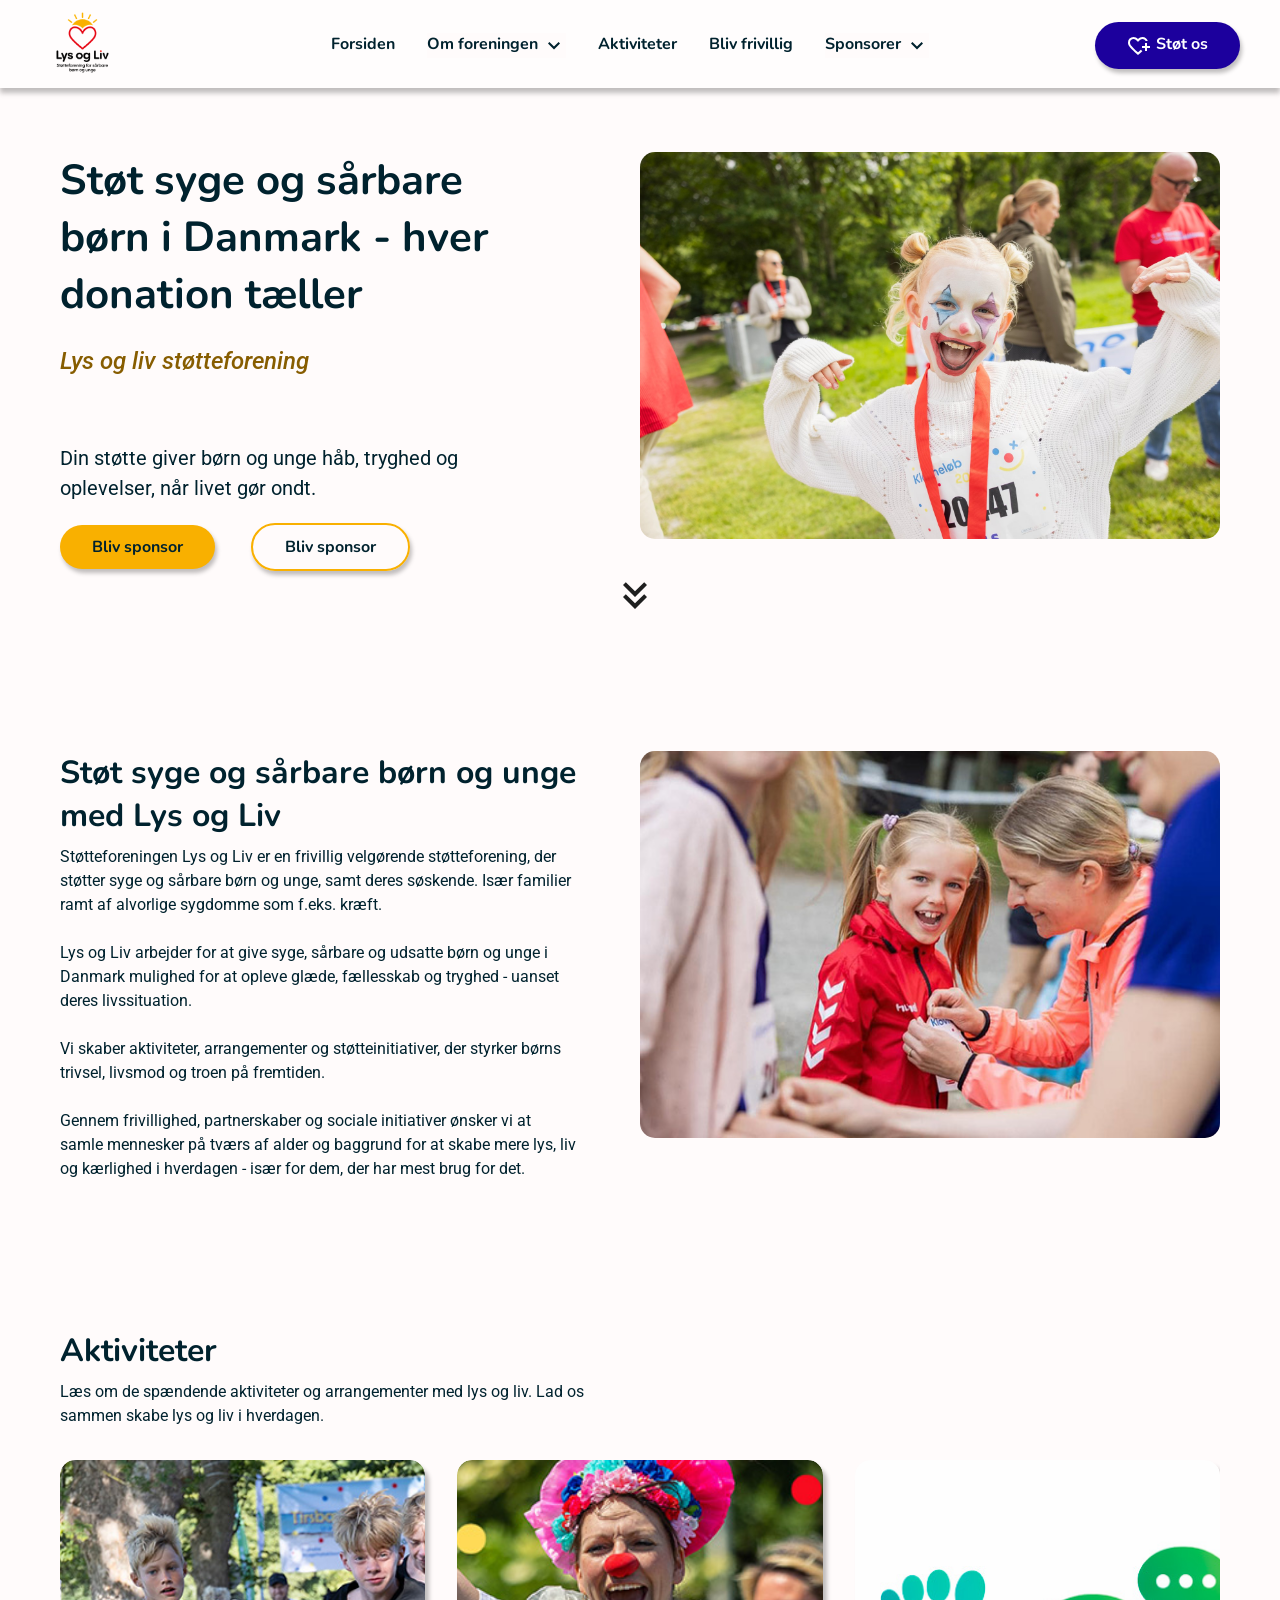
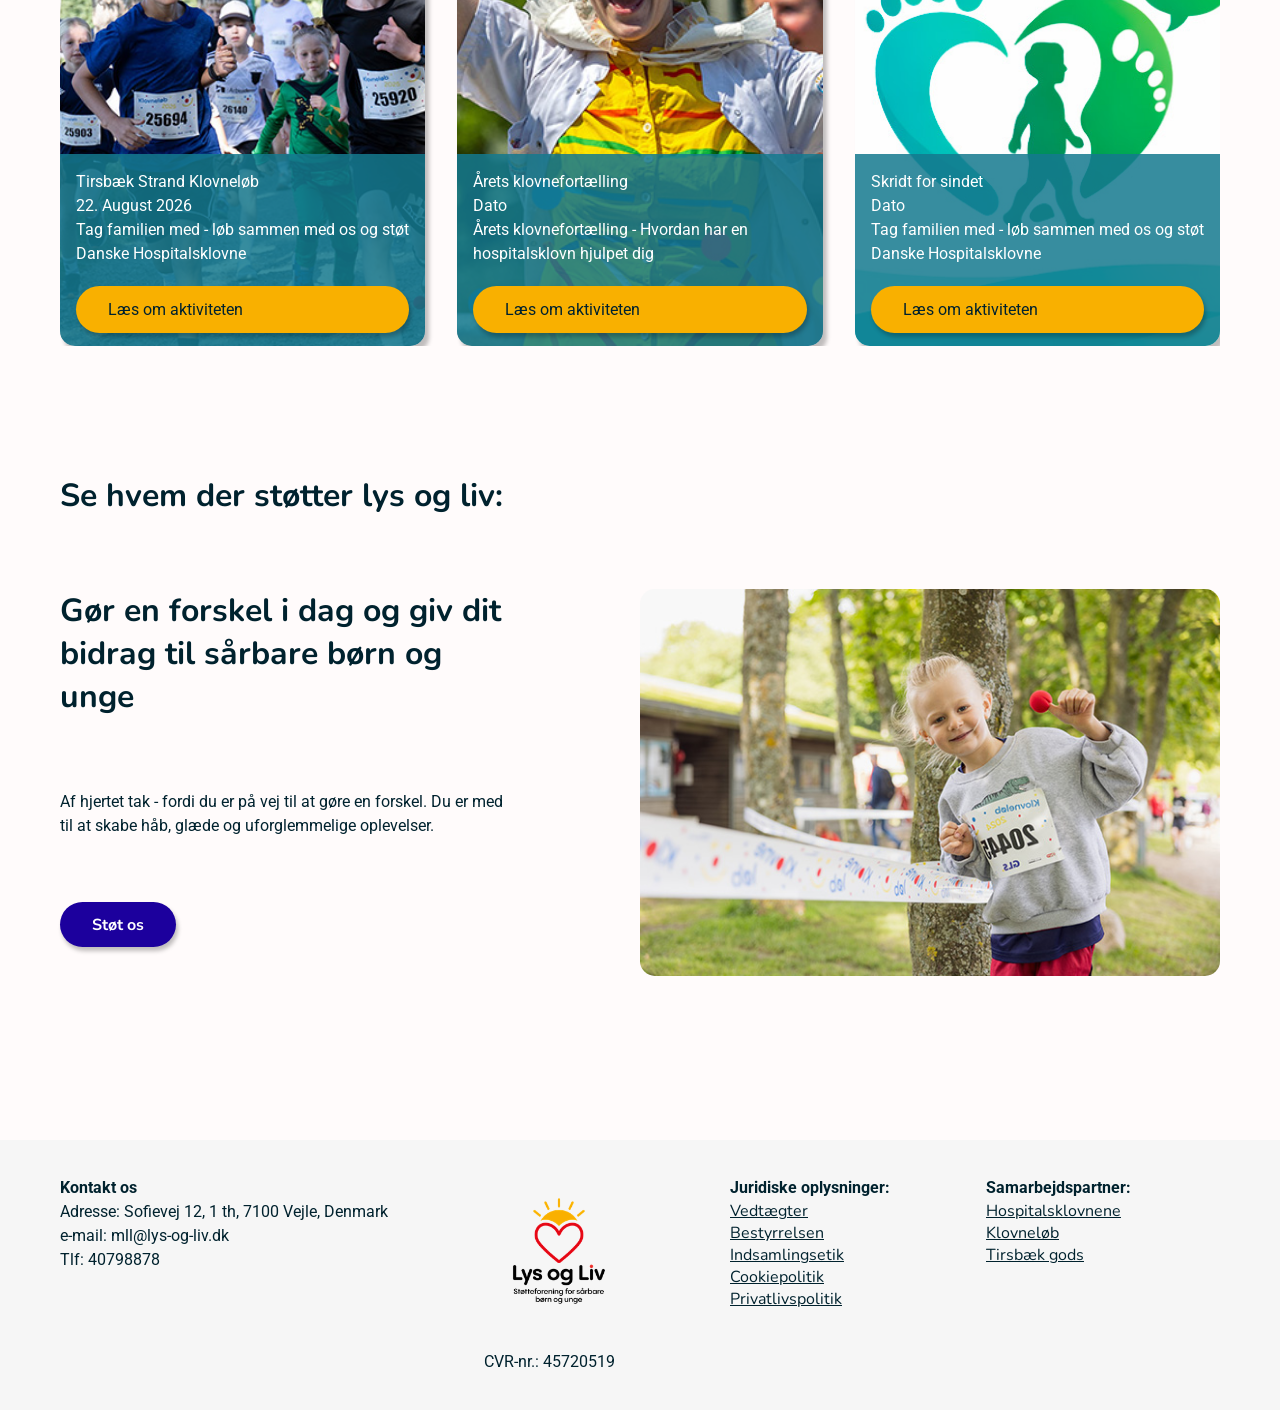
==== commit 1ddb0f1e: "små CSS rettelser" ====
--- a/index.html
+++ b/index.html
@@ -95,25 +95,25 @@
         <h2>Støt syge og sårbare børn og unge med Lys og Liv</h2>
         <p class="pTegnAntal">Støtteforeningen Lys og Liv er en frivillig velgørende støtteforening, der støtter syge og sårbare børn og unge, samt
         deres søskende. Især familier ramt af alvorlige sygdomme som f.eks. kræft.
-        <br>
+        <br><br>
         Lys og Liv arbejder for at give syge, sårbare og udsatte børn og unge i Danmark mulighed for at opleve glæde, fællesskab
         og tryghed - uanset deres livssituation.
-        <br>
+        <br><br>
         Vi skaber aktiviteter, arrangementer og støtteinitiativer, der styrker børns trivsel, livsmod og troen på fremtiden.
-        <br>
+        <br><br>
         Gennem frivillighed, partnerskaber og sociale initiativer ønsker vi at samle mennesker på tværs af alder og baggrund for
         at skabe mere lys, liv og kærlighed i hverdagen - især for dem, der har mest brug for det.</p>
 
     </div>
     <div class="imgSection">
 
-        <img src="./assets/img/danskehospitalsklovne_klovneloeb_tirsbaek_vejle_5064_web.jpg" alt="">
+        <img src="./assets/img/glaspigetilklovnelob.jpg" alt="">
     </div>
 </section>
 
 <section class="sectionContent cardsSection">
     <h2>Aktiviteter</h2>
-    <p>Læs om de spændende aktiviteter og arrangementer med lys og liv. Lad os sammen skabe lys og liv i hverdagen.</p>
+    <p class="pTegnAntal">Læs om de spændende aktiviteter og arrangementer med lys og liv. Lad os sammen skabe lys og liv i hverdagen.</p>
     <div class="cardwrapper">
         <a class="cardsFrontpage" href="">
       
--- a/assets/CSS/style.css
+++ b/assets/CSS/style.css
@@ -32,7 +32,7 @@
 
 /*Variabler*/
 :root {
-    --backgroundColor:#FCFCFC ;
+    --backgroundColor:#fffbfb ;
     --primaeryCTA:#1C009D ;
     --secondaryCTA: #F9B000;
     --cardsColor: #006784;
@@ -171,6 +171,7 @@
 header{
     box-shadow: 0px 5px 5px 0px rgba(0, 0, 0, 0.25);
     max-height: 5.5rem;
+    background-color: rgb(255, 253, 253);
 }
 #logo{
    
@@ -540,6 +541,9 @@
 }
 
 /* sektion giv et bidrag */
+.BidragSection{
+    padding-bottom: var(--Section_Mobil);
+}
 .tekstvedBilledeSektion{
     padding-top: var(--Elements_Mobil);
 }
@@ -583,6 +587,50 @@
         grid-column: 2 / 3;
     }
 }
+
+
+/*  */
+/* Om os siden */
+/*  */
+
+.heroImage{
+    width: 100%;
+    display: block;
+    height: 460px;
+    img{
+        width: 100%;
+        height: 100%;
+        object-fit: cover;
+        object-position: 100% 15%;
+    }
+}
+  .sectionlayout {
+      margin-top: var(--Section_Mobil);
+      margin-bottom: var(--Section_Mobil);
+  }
+
+.Tekstsection{
+    padding-right: var(--Elements_Mobil);
+    padding-bottom: var(--Elements_Mobil);
+}
+#imgOmos{
+    height: 386px;
+    object-position: 100% 25%;
+
+}
+@media screen and (min-width: 1020px){
+    .sectionlayout {
+            display: grid;
+            grid-template-columns: 1fr 1fr;
+            margin-top: var(--Section_Desktop);
+            margin-bottom: var(--Section_Desktop);
+        }
+    
+        .Tekstsection {
+            padding-right: var(--Elements_Desktop);
+        }
+}
+
 /**/
 /* Footer */
 /*  */
@@ -593,11 +641,11 @@
     padding-bottom: var(--Elements_Mobil);
     a{
         font-size: var(--body_text_Mobil);
-    }
-    p{
-        padding-top: var(--Elements_Mobil);
-    }
-
+        font-weight: 400;
+    }
+}
+#logofooter p{
+    margin-bottom: var(--Small_Elements_Mobil);
 }
 #logofooter img{
     width: 100px;
@@ -608,9 +656,19 @@
     .footerDiv{
         display: flex;
         align-items: flex-start;
-        gap: 8rem;
-    }
-    p {padding-bottom: var(--Elements_Mobil);
-    }
-    
-}+        gap: 6rem;
+    }
+        #logofooter img {
+            width: 150px;
+            padding-top: 0;
+            /* padding-bottom: var(--Elements_Mobil); */
+        }
+    
+    footer  a {
+         font-size: var(--body_text_Desktop);
+     }
+}
+/* test af farver! kunne overveje om nogle sektioner skulle have en baggrundsfarve for at bryde designet*/
+/* .BidragSection{
+    background-color: var(--cardsColor)
+} */
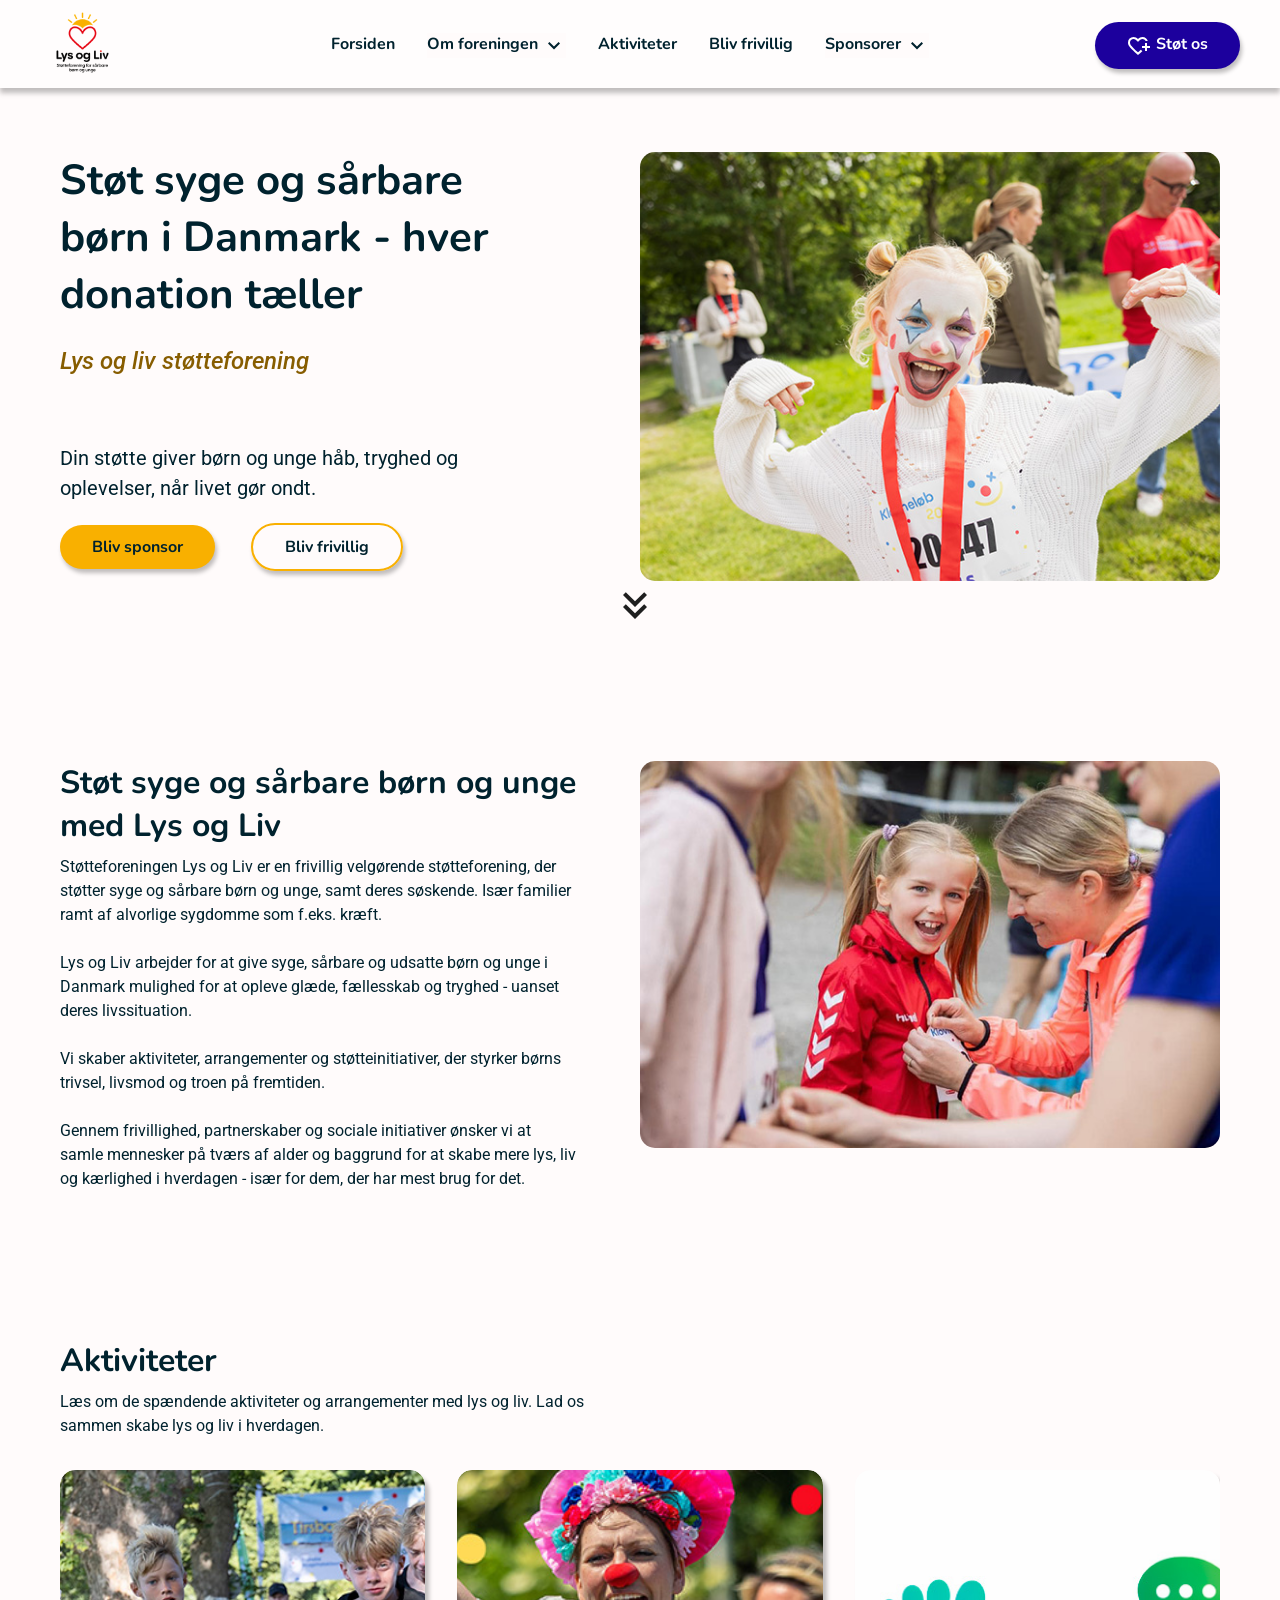
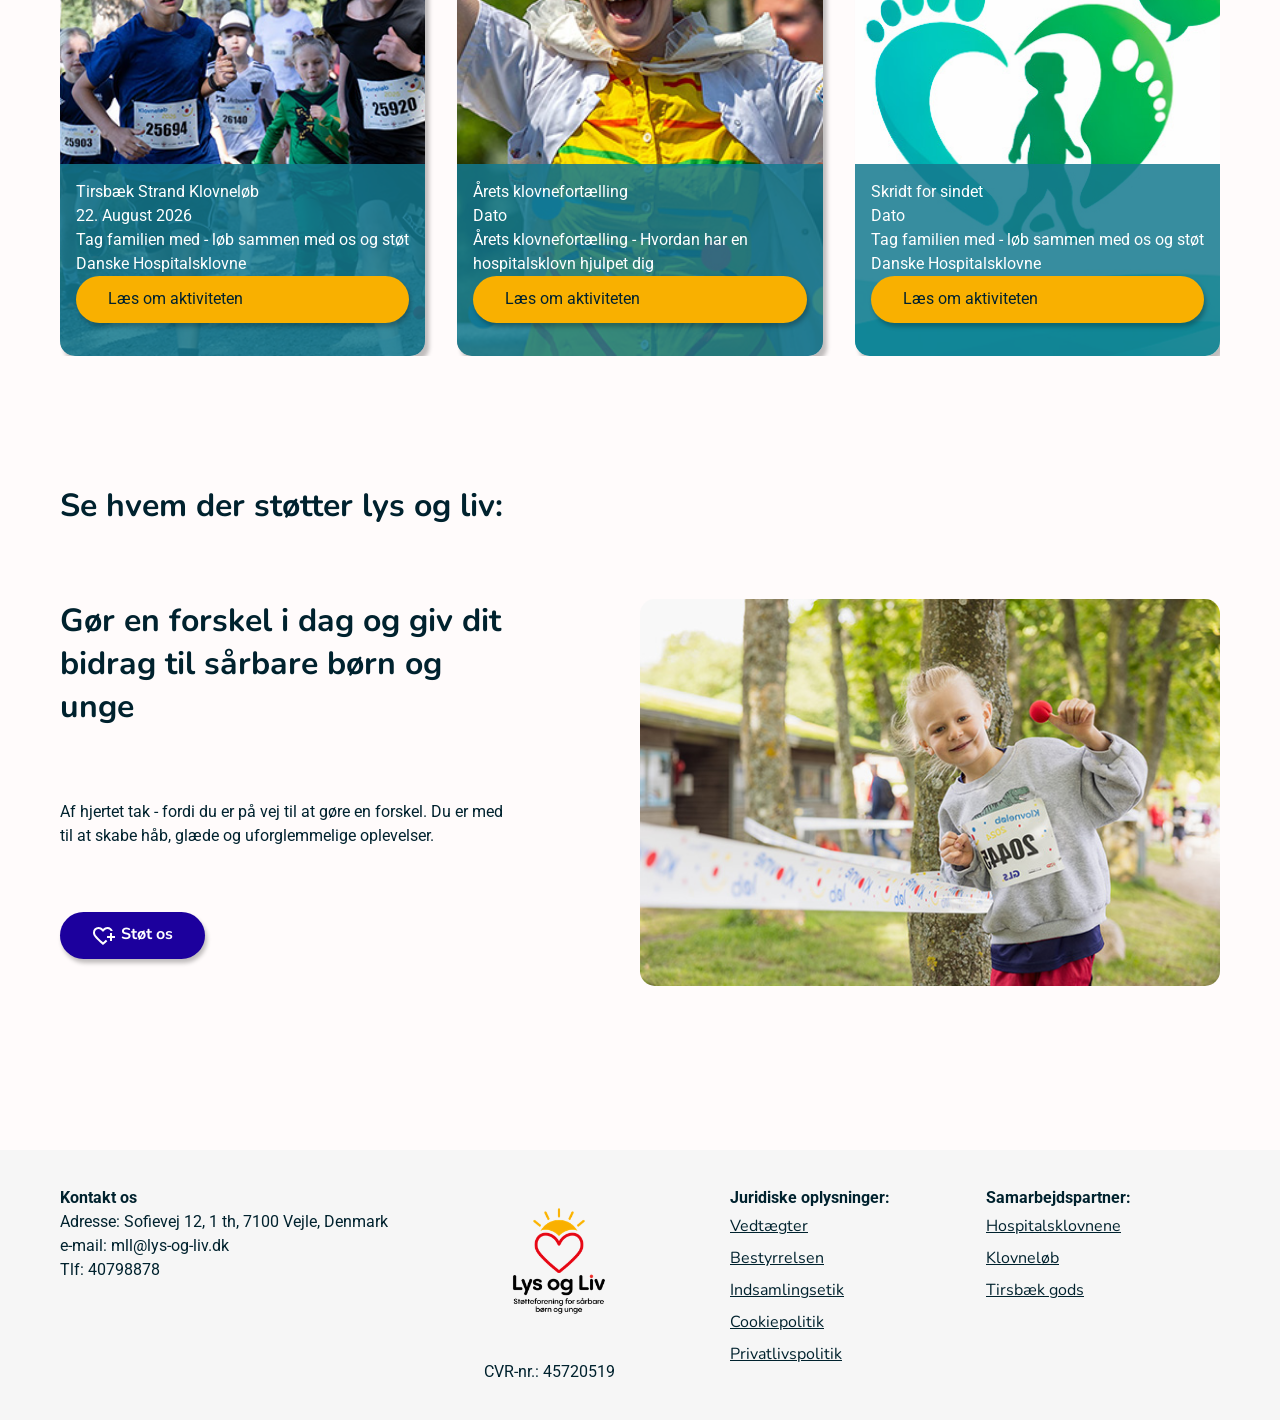
==== commit b56c9e7a: "Tilføjet CSS til aktivitet og om os siden" ====
--- a/index.html
+++ b/index.html
@@ -12,7 +12,7 @@
     <header>
         <nav>
            <a href="/index.html">
-               <img id="logo" src="./assets/img/lys_og_liv_logo_med_payoff.png" alt="">
+               <img id="logo" src="./assets/img/lys_og_liv_logo_med_payoff.png" aria-label="logo klik til forsiden" alt="logo" >
            </a> 
            <div class="globalNav">
             <div class="navcontainer">
@@ -75,7 +75,7 @@
     <main>
         <section class="sectionContent heroSection">
             <div id="heroImageDiv">
-                <img id="heroImageFrontpage" src="./assets/img/danskehospitalsklovne_klovneloeb_tirsbaek_vejle_5064_web.jpg" alt="">
+                <img id="heroImageFrontpage" src="./assets/img/pigetilklovneloblysogliv.jpg" alt="">
             </div>
             <div class="tekstHero">
                 <h1>Støt syge og sårbare børn i Danmark
@@ -83,7 +83,7 @@
                 <p id="lyslivTekst">Lys og liv støtteforening</p>
                 <p id="tekstPFrontHero">Din støtte giver børn og unge håb, tryghed og oplevelser, når livet gør ondt.</p>
                 <a class="buttonsecondary btnFrontpage" href="#">Bliv sponsor</a>
-                <a class="buttonsecondaryFrontpage btnFrontpage" href="#">Bliv sponsor</a>
+                <a class="buttonsecondaryFrontpage btnFrontpage" href="#">Bliv frivillig</a>
             </div>
             <div class="arrowdown"><svg class="svgArrow" xmlns="http://www.w3.org/2000/svg" height="48px" viewBox="0 -960 960 960" width="48px" fill="#1f1f1f">
                 <path
@@ -122,7 +122,7 @@
                 <p class="pcards">Tirsbæk Strand Klovneløb</p>
                 <p class="pcards">22. August 2026</p>
                 <p class="pcards"> Tag familien med - løb sammen med os og støt Danske Hospitalsklovne</p>
-                <p class="buttonsecondary">Læs om aktiviteten</p>
+                <p class="buttonCards">Læs om aktiviteten</p>
                 </div>
             
             </a>
@@ -133,7 +133,7 @@
                     <p class="pcards">Årets klovnefortælling</p>
                     <p class="pcards">Dato</p>
                     <p class="pcards">Årets klovnefortælling - Hvordan har en hospitalsklovn hjulpet dig</p>
-                    <p class="buttonsecondary">Læs om aktiviteten</p>
+                    <p class="buttonCards">Læs om aktiviteten</p>
                 </div>
             
             </a>
@@ -145,7 +145,7 @@
                 <p class="pcards">Skridt for sindet</p>
                 <p class="pcards">Dato</p>
                 <p class="pcards">Tag familien med - løb sammen med os og støt Danske Hospitalsklovne</p>
-                <p class="buttonsecondary">Læs om aktiviteten</p>
+                <p class="buttonCards">Læs om aktiviteten</p>
                 </div>
             
             </a>
@@ -192,7 +192,11 @@
         <p class="tekstvedBilledeSektion">Af hjertet tak - fordi du er på vej til at gøre en forskel. Du er med til at skabe håb, glæde og uforglemmelige
         oplevelser.</p>
 
-        <a class="primaeryCTA BtnvedBilledeSektion" href="#">Støt os</a>
+        <a class="primaeryCTA BtnvedBilledeSektion" aria-label="støt os" href="#"><svg id="primaeryCTAsvg" xmlns="http://www.w3.org/2000/svg" height="24px" viewBox="0 -960 960 960" width="24px"
+            fill="#1f1f1f">
+            <path
+                d="M440-501Zm0 381L313-234q-72-65-123.5-116t-85-96q-33.5-45-49-87T40-621q0-94 63-156.5T260-840q52 0 99 22t81 62q34-40 81-62t99-22q81 0 136 45.5T831-680h-85q-18-40-53-60t-73-20q-51 0-88 27.5T463-660h-46q-31-45-70.5-72.5T260-760q-57 0-98.5 39.5T120-621q0 33 14 67t50 78.5q36 44.5 98 104T440-228q26-23 61-53t56-50l9 9 19.5 19.5L605-283l9 9q-22 20-56 49.5T498-172l-58 52Zm280-160v-120H600v-80h120v-120h80v120h120v80H800v120h-80Z" />
+        </svg>Støt os</a>
     </div>
     <div>
         <img id="ImageDivBidrag" src="./assets/img/stotoslysogliv.jpg" alt="">
--- a/assets/CSS/style.css
+++ b/assets/CSS/style.css
@@ -366,7 +366,7 @@
    
 }
 /* ønsker ikke pilen på mobil - her er det tydeligt at man kan scroll længere ned */
-.arrowdown{
+.arrowdown, .arrowdown2{
     display: none;
 }
 /* har fjernet margin-left efter hjælp fra co-pilot se prompt i rapporten. Fandt ud af at margin skubbede til indholdet. Jeg har derfor sat padding-right på teksten istedet for, da jeg har anvendt  box-sizing: border-box; på det hele  */
@@ -422,9 +422,21 @@
         left: 145%;
         transform: translateX(-50%);
         animation: bounce 1.5s infinite;
-        
-    }
-    
+       
+    }
+        .arrowdown2 {
+            display: block;
+            fill: var(--textColor);
+            position: relative;
+            top: 0%;
+            /* afstand fra toppen */
+            left: 50%;
+            transform: translateX(-50%);
+            animation: bounce 1.5s infinite;
+            /* hjælp fra co-pilot da pilen fyldte længere ud på grund browseren reservere ekstra plads til svg. Jeg har derfor løst det med at lave den til et inline-block element, så pladsen ikke reserves og svg fylder sin egen bredde og ikke hele siden ud */
+            display: inline-block;
+    
+        }
     /* Pil-ned animation */
     @keyframes bounce {
         0% {
@@ -523,6 +535,15 @@
 .cardsSection {
     margin-bottom: var(--Section_Mobil);
 }
+.buttonCards{
+    border-radius: 100px;
+    padding: 0.7rem 2rem 0.7rem 2rem;
+    background-color: var(--secondaryCTA);
+    text-decoration: none;
+    color: var(--textColor) #00222E;
+    box-shadow: 2px 4px 4px 0 rgba(0, 0, 0, 0.25);
+
+}
 
 
 @media screen and (min-width: 1020px) {
@@ -563,6 +584,7 @@
 @media screen and (min-width: 1020px){
     .tekstvedBilledeSektion {
         padding-top: var(--Elements_Desktop);
+        font-size: 1rem;
     }
     /* sat display inline- block efter hjælp fra co-poilot, se rapport for prompt */
     .BtnvedBilledeSektion {
@@ -598,38 +620,83 @@
     display: block;
     height: 460px;
     img{
+        border-radius: 0;
         width: 100%;
         height: 100%;
         object-fit: cover;
-        object-position: 100% 15%;
-    }
-}
-  .sectionlayout {
-      margin-top: var(--Section_Mobil);
-      margin-bottom: var(--Section_Mobil);
-  }
+        object-position: 70% 15%;
+    }
+}
+.sectionlayout {
+    margin-top: var(--Elements_Mobil);
+    margin-bottom: var(--Section_Mobil);
+}
 
 .Tekstsection{
     padding-right: var(--Elements_Mobil);
     padding-bottom: var(--Elements_Mobil);
 }
-#imgOmos{
+#imgOmosimg{
     height: 386px;
     object-position: 100% 25%;
-
-}
-@media screen and (min-width: 1020px){
-    .sectionlayout {
+}
+#Omosimg2{
+    height: 386px;
+    object-position: 100% 15%;   
+}
+
+/* bidrag sektion */
+#imgOmosBidrag{
+    width: 100%;
+    display: block;
+    height: 386px;
+    object-fit: cover;
+}
+/* .btnspaceRight {
+    margin-right: var(--Small_Elements_Mobil);
+    } */
+    #tekstsection2{
+        margin-bottom: var(--Small_Elements_Mobil);
+    }
+    @media screen and (min-width: 1020px){
+        .heroImageOmos{
+            object-position: 100% 15%;
+        }
+        .sectionlayout {
             display: grid;
             grid-template-columns: 1fr 1fr;
-            margin-top: var(--Section_Desktop);
+            margin-top: var(--Elements_Desktop);
             margin-bottom: var(--Section_Desktop);
         }
-    
+        
         .Tekstsection {
             padding-right: var(--Elements_Desktop);
         }
-}
+        .imgOmosimg2{
+            grid-column: 1 / 2;
+            grid-row: 1 / 2;
+        }
+    #tekstsection2{
+        grid-column: 2 / 3;
+        margin-left: var(--Elements_Desktop);
+    }
+    
+    .btnspaceRight{
+       margin-right: var(--Small_Elements_Desktop);
+    }
+}
+
+
+/*  */
+/* Aktiviteter siden */
+/*  */
+#imgAktiviterBidrag {
+    width: 100%;
+    display: block;
+    height: 386px;
+    object-fit: cover;
+}
+
 
 /**/
 /* Footer */
@@ -642,6 +709,7 @@
     a{
         font-size: var(--body_text_Mobil);
         font-weight: 400;
+        line-height: 200%;
     }
 }
 #logofooter p{
